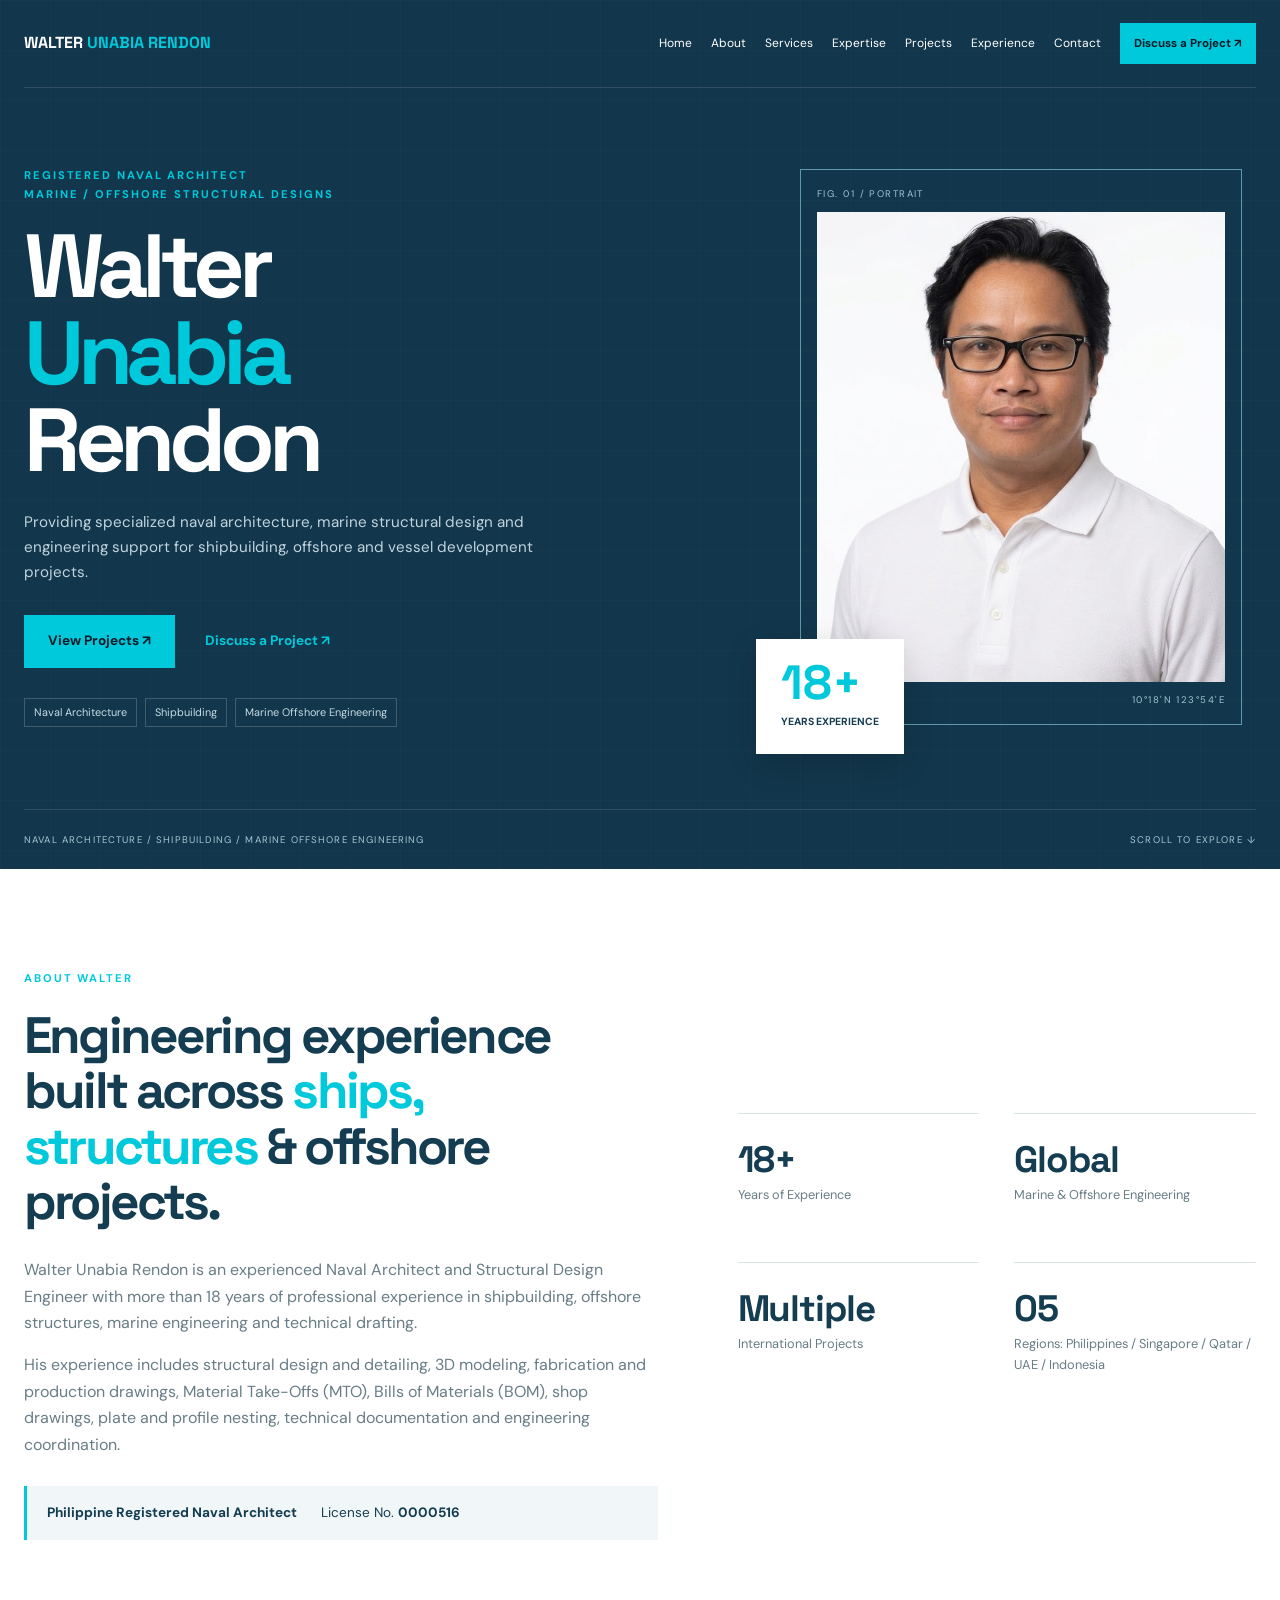
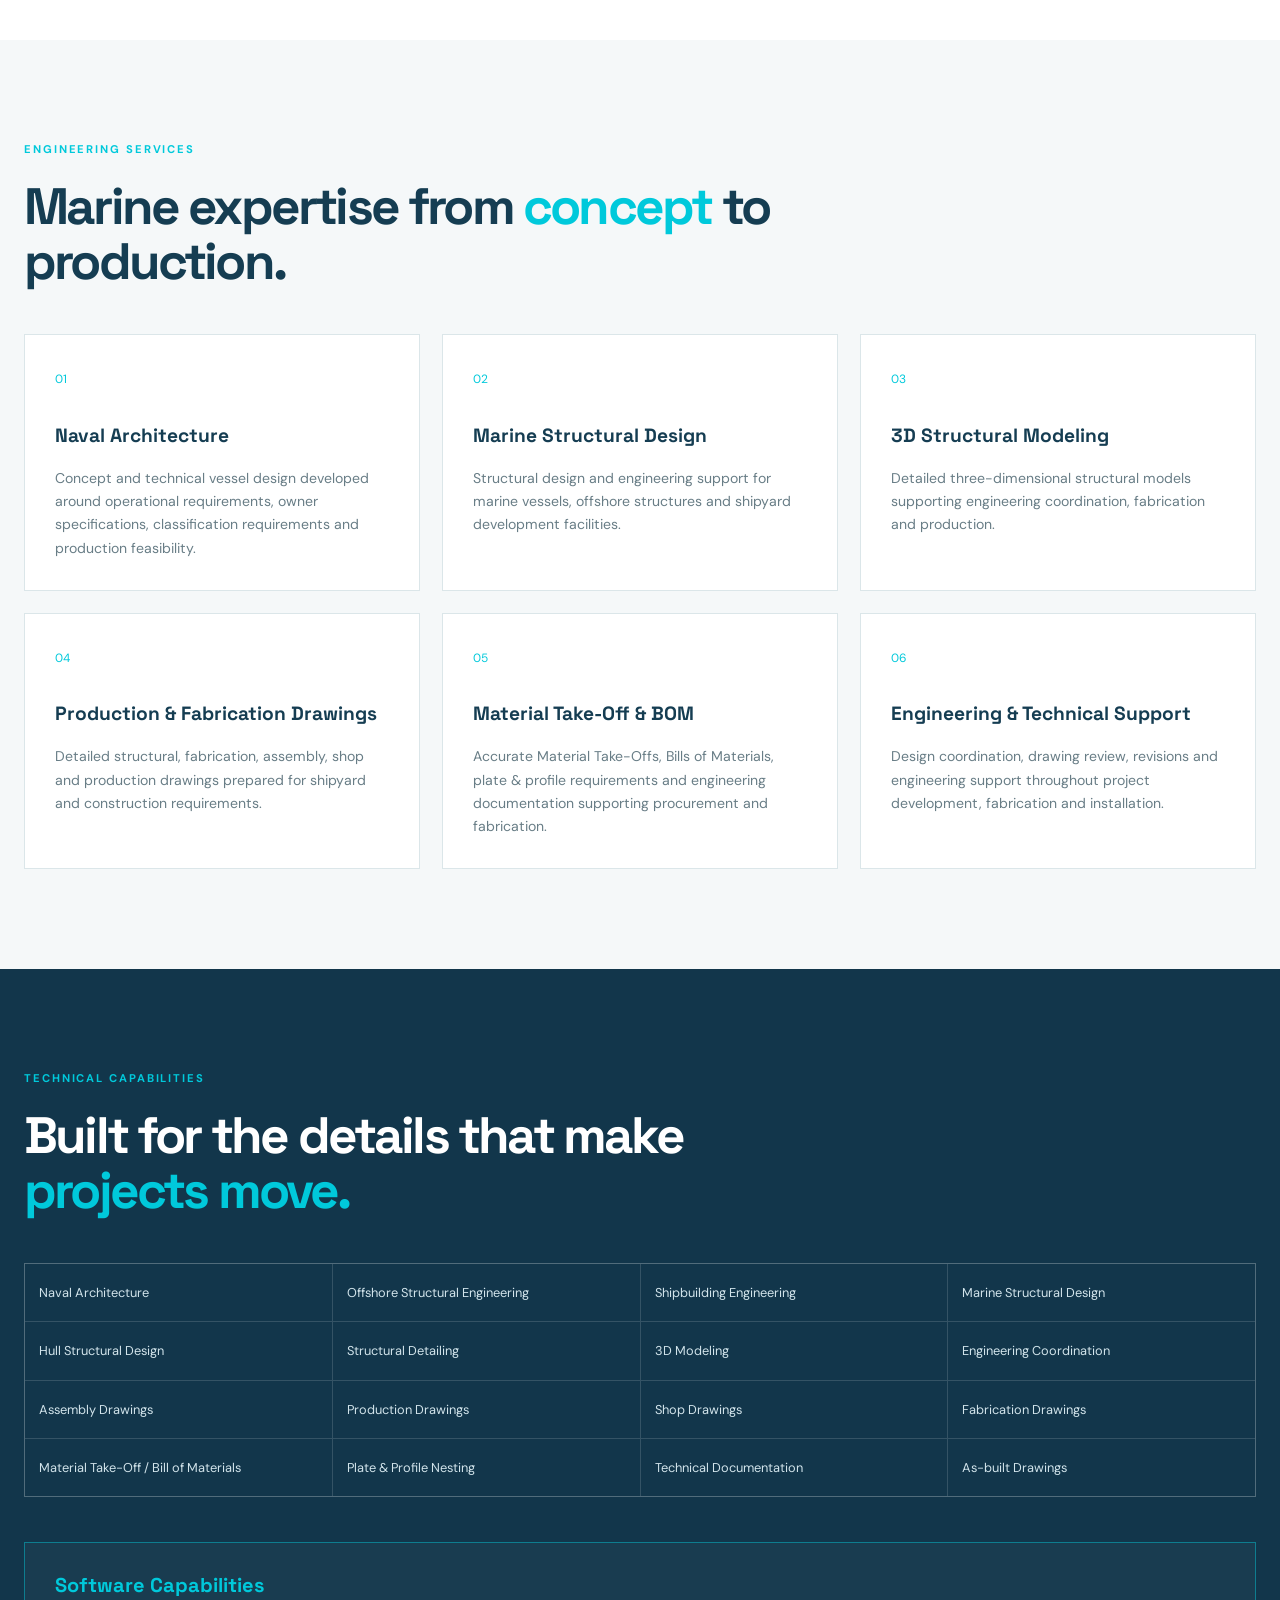
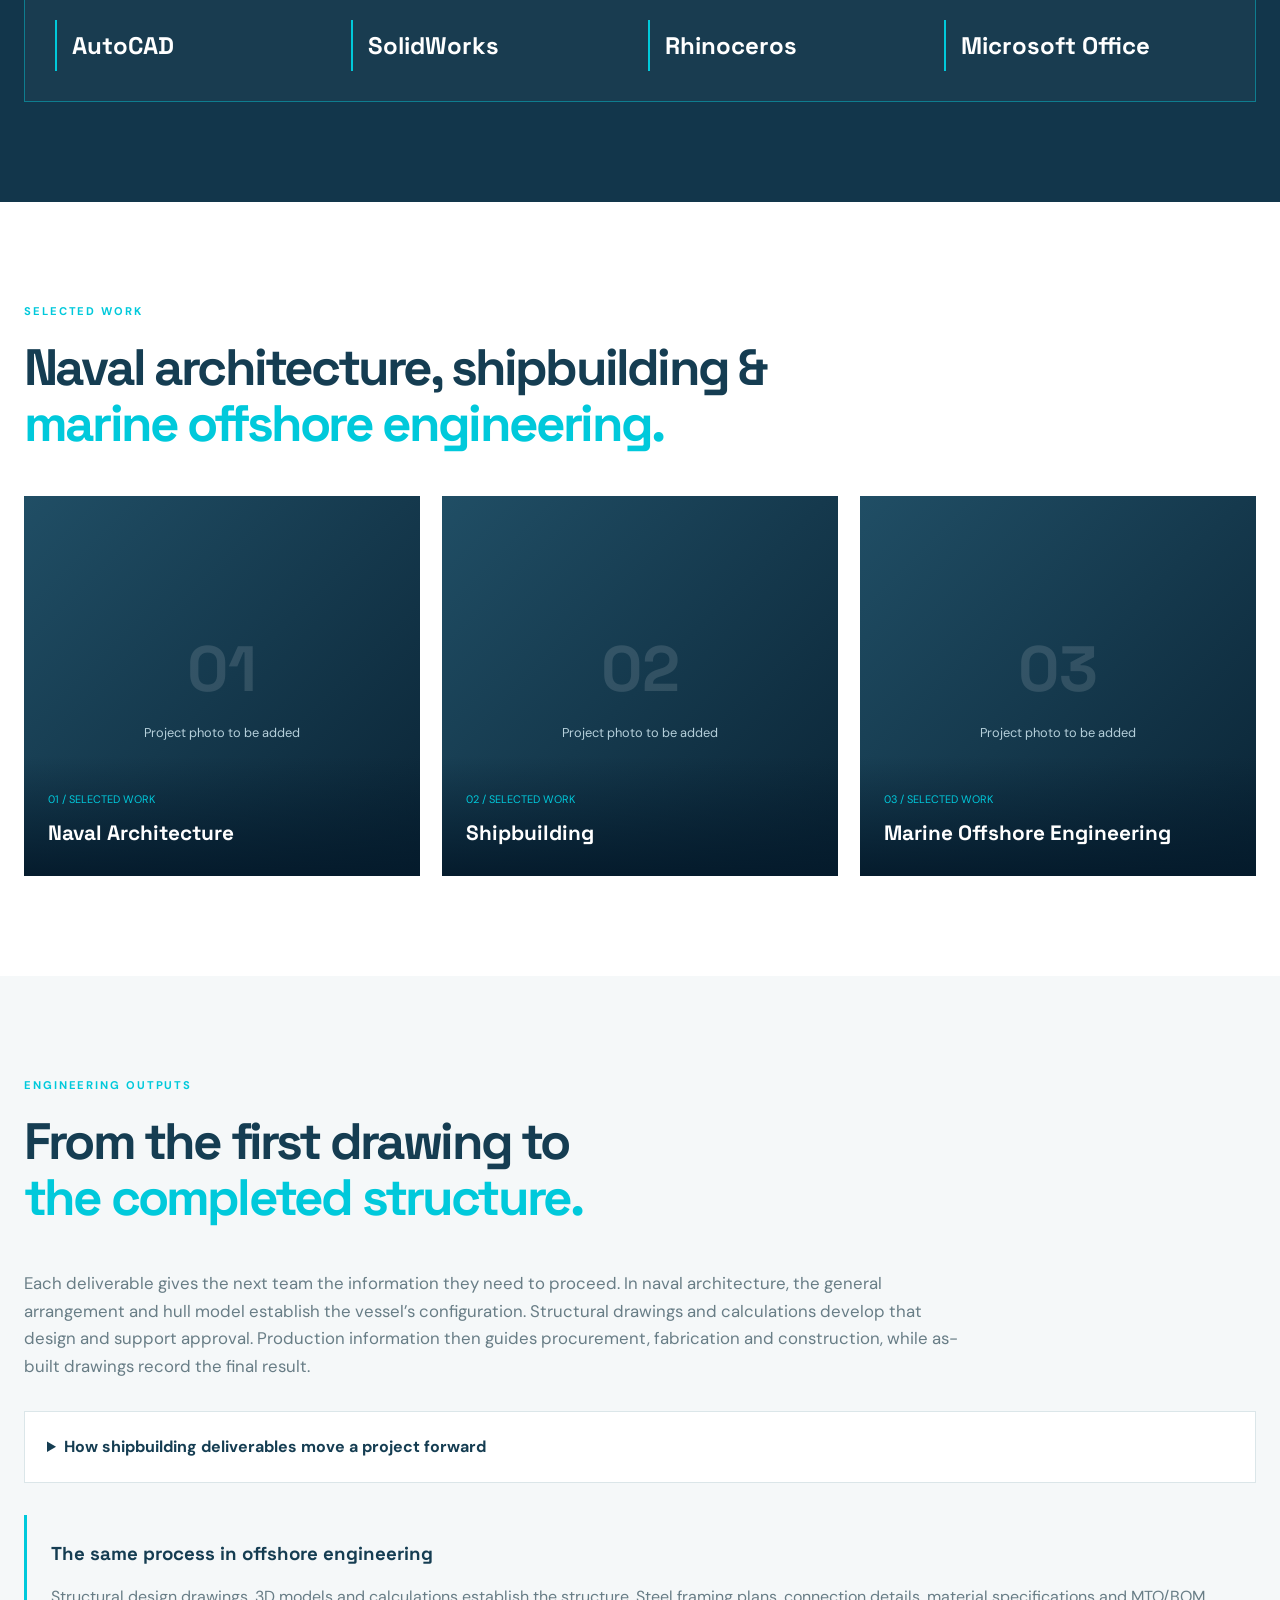
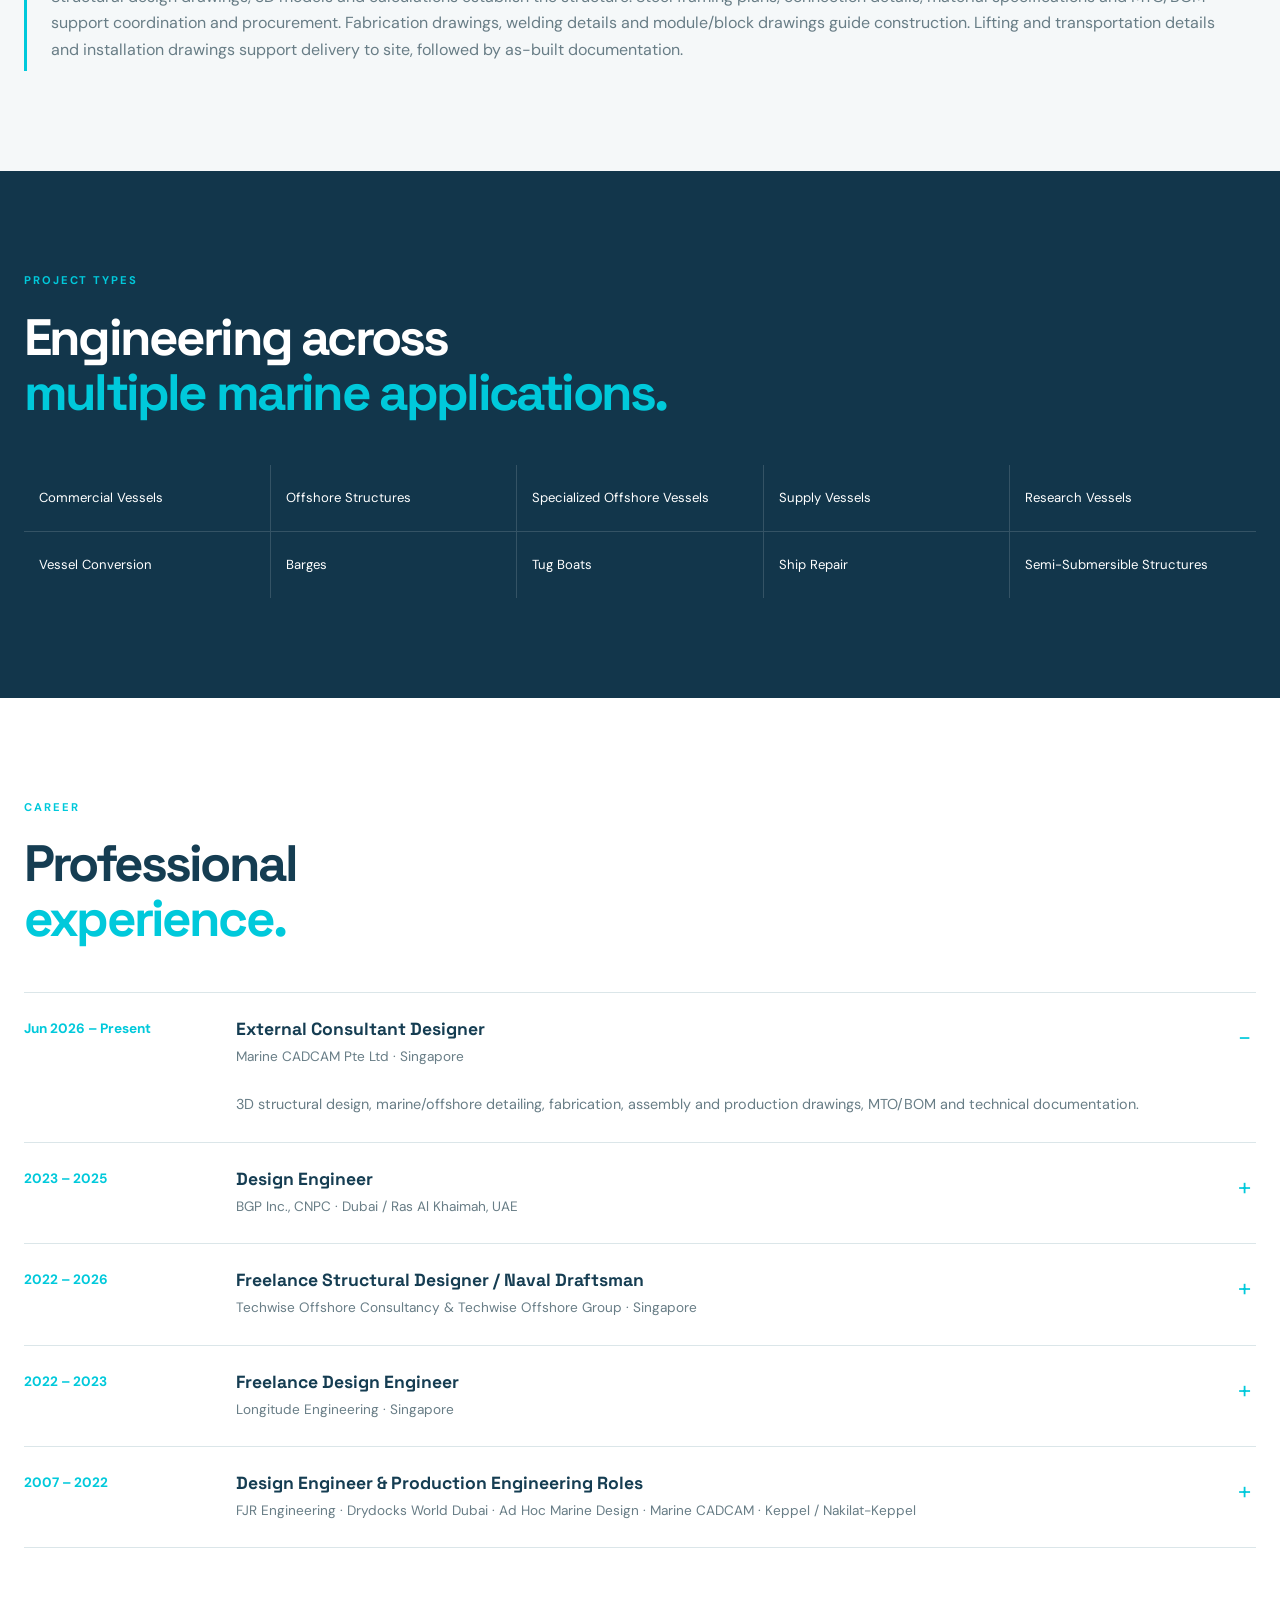
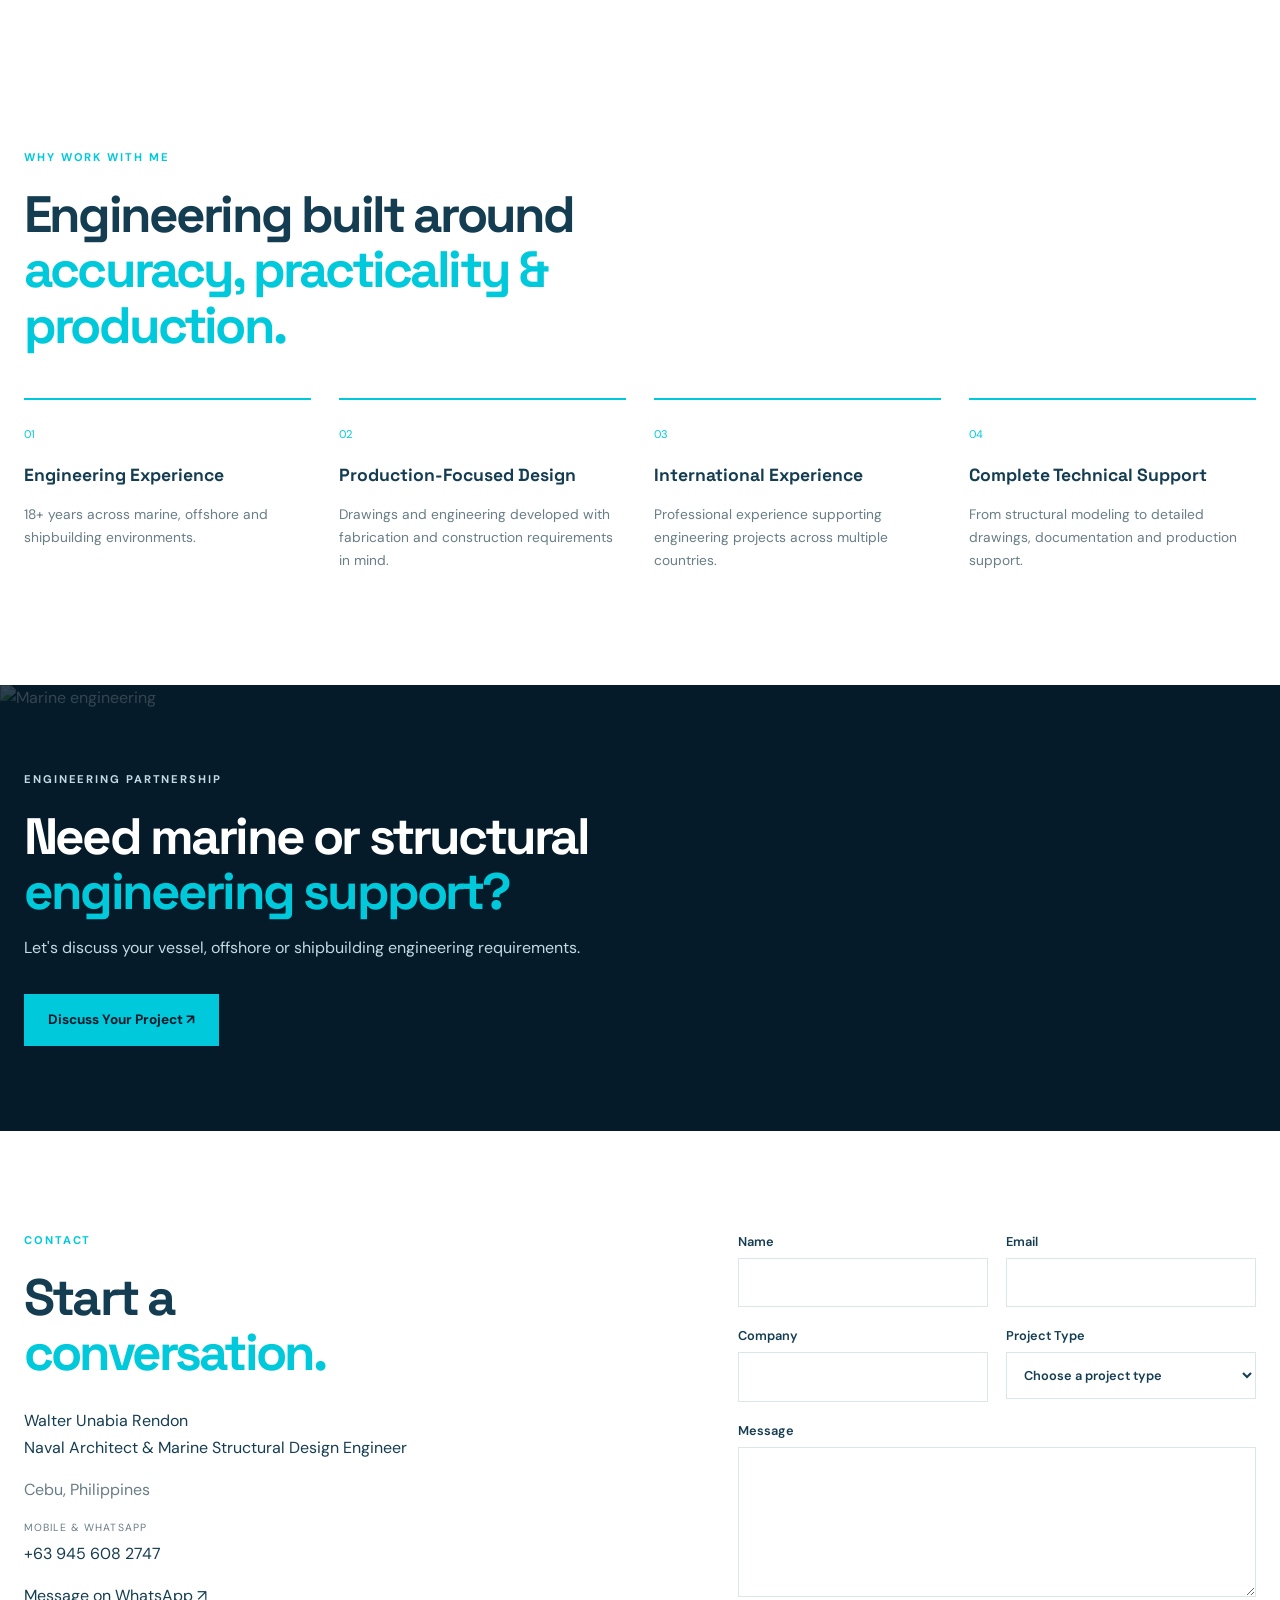
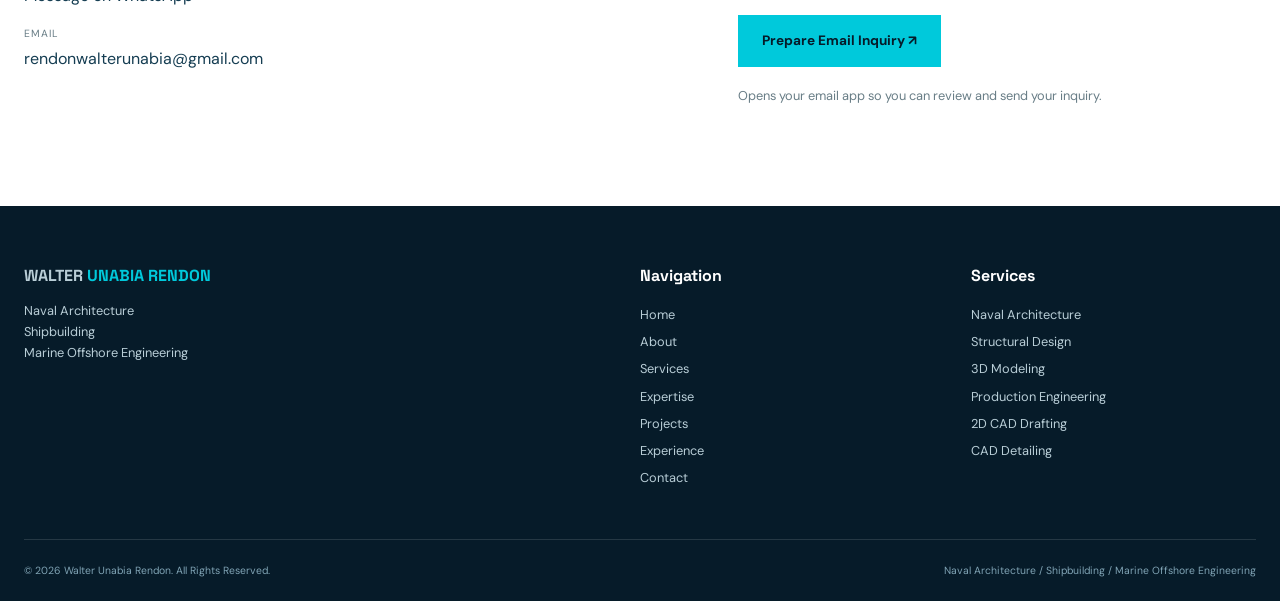
==== index.html @ ecd7ea99 "Add files via upload" ====
<!doctype html>
<html lang="en"><head><meta charset="utf-8"><meta name="viewport" content="width=device-width, initial-scale=1"><meta name="description" content="Walter Unabia Rendon, Philippine Registered Naval Architect. Naval architecture, shipbuilding and marine offshore structural engineering. License No. 0000516."><title>Walter Unabia Rendon | Naval Architecture &amp; Marine Offshore Engineering</title><link rel="preconnect" href="https://fonts.googleapis.com"><link rel="preconnect" href="https://fonts.gstatic.com" crossorigin><link href="https://fonts.googleapis.com/css2?family=DM+Sans:wght@400;500;600;700&amp;family=Space+Grotesk:wght@500;600;700&amp;display=swap" rel="stylesheet"><link rel="stylesheet" href="style.css"><script src="script.js" defer></script></head><body><header class="site-header"><div class="container nav"><a class="brand" href="#home">WALTER <span>UNABIA RENDON</span></a><button class="menu-toggle" aria-label="Open navigation" aria-expanded="false" aria-controls="navigation">MENU</button><nav class="nav-links" id="navigation" aria-label="Main navigation"><a href="#home">Home</a><a href="#about">About</a><a href="#services">Services</a><a href="#expertise">Expertise</a><a href="#projects">Projects</a><a href="#experience">Experience</a><a href="#contact">Contact</a><a class="button button-small" href="#contact">Discuss a Project ↗</a></nav></div></header>
<main>
<section class="hero" id="home"><div class="hero-grid container"><div class="hero-copy"><p class="eyebrow">Registered Naval Architect<br>Marine / Offshore Structural Designs</p><h1>Walter<br><em>Unabia</em><br>Rendon</h1><p class="hero-intro">Providing specialized naval architecture, marine structural design and engineering support for shipbuilding, offshore and vessel development projects.</p><div class="hero-actions"><a class="button" href="#projects">View Projects ↗</a><a class="text-link" href="#contact">Discuss a Project ↗</a></div><div class="tag-list"><span>Naval Architecture</span><span>Shipbuilding</span><span>Marine Offshore Engineering</span></div></div><div class="hero-visual"><div class="image-frame"><div class="frame-label">FIG. 01 / PORTRAIT</div><!-- Keep walwal.jpg beside this HTML file. --><img src="walwal.jpg" alt="Walter Unabia Rendon, Registered Naval Architect"><div class="frame-coordinates">10°18'N 123°54'E</div></div><div class="credential"><strong>18+</strong><span>YEARS EXPERIENCE</span></div></div></div><div class="hero-bottom container"><span>NAVAL ARCHITECTURE / SHIPBUILDING / MARINE OFFSHORE ENGINEERING</span><a href="#about">SCROLL TO EXPLORE ↓</a></div></section>
<section class="section about" id="about"><div class="container"><div class="two-col"><div><div class="section-heading"><p class="eyebrow">About Walter</p><h2>Engineering experience built across <em>ships, structures</em> &amp; offshore projects.</h2></div><p>Walter Unabia Rendon is an experienced Naval Architect and Structural Design Engineer with more than 18 years of professional experience in shipbuilding, offshore structures, marine engineering and technical drafting.</p><p>His experience includes structural design and detailing, 3D modeling, fabrication and production drawings, Material Take-Offs (MTO), Bills of Materials (BOM), shop drawings, plate and profile nesting, technical documentation and engineering coordination.</p><div class="credential-line"><strong>Philippine Registered Naval Architect</strong><span>License No. <b>0000516</b></span></div></div><div class="stats"><div><strong>18+</strong><span>Years of Experience</span></div><div><strong>Global</strong><span>Marine &amp; Offshore Engineering</span></div><div><strong>Multiple</strong><span>International Projects</span></div><div><strong>05</strong><span>Regions: Philippines / Singapore / Qatar / UAE / Indonesia</span></div></div></div></div></section><section class="section services-section" id="services"><div class="container"><div class="section-heading"><p class="eyebrow">Engineering Services</p><h2>Marine expertise from <em>concept</em> to production.</h2></div><div class="service-grid"><article class="service-card"><span class="service-number">01</span><h3>Naval Architecture</h3><p>Concept and technical vessel design developed around operational requirements, owner specifications, classification requirements and production feasibility.</p></article><article class="service-card"><span class="service-number">02</span><h3>Marine Structural Design</h3><p>Structural design and engineering support for marine vessels, offshore structures and shipyard development facilities.</p></article><article class="service-card"><span class="service-number">03</span><h3>3D Structural Modeling</h3><p>Detailed three-dimensional structural models supporting engineering coordination, fabrication and production.</p></article><article class="service-card"><span class="service-number">04</span><h3>Production &amp; Fabrication Drawings</h3><p>Detailed structural, fabrication, assembly, shop and production drawings prepared for shipyard and construction requirements.</p></article><article class="service-card"><span class="service-number">05</span><h3>Material Take-Off &amp; BOM</h3><p>Accurate Material Take-Offs, Bills of Materials, plate &amp; profile requirements and engineering documentation supporting procurement and fabrication.</p></article><article class="service-card"><span class="service-number">06</span><h3>Engineering &amp; Technical Support</h3><p>Design coordination, drawing review, revisions and engineering support throughout project development, fabrication and installation.</p></article></div></div></section><section class="section dark-section" id="expertise"><div class="container"><div class="section-heading"><p class="eyebrow">Technical Capabilities</p><h2>Built for the details that make <em>projects move.</em></h2></div><div class="skill-grid"><span>Naval Architecture</span><span>Offshore Structural Engineering</span><span>Shipbuilding Engineering</span><span>Marine Structural Design</span><span>Hull Structural Design</span><span>Structural Detailing</span><span>3D Modeling</span><span>Engineering Coordination</span><span>Assembly Drawings</span><span>Production Drawings</span><span>Shop Drawings</span><span>Fabrication Drawings</span><span>Material Take-Off / Bill of Materials</span><span>Plate &amp; Profile Nesting</span><span>Technical Documentation</span><span>As-built Drawings</span></div><div class="software"><h3>Software Capabilities</h3><div class="software-grid"><strong>AutoCAD</strong><strong>SolidWorks</strong><strong>Rhinoceros</strong><strong>Microsoft Office</strong></div></div></div></section><section class="section projects-section" id="projects"><div class="container"><div class="section-heading"><p class="eyebrow">Selected Work</p><h2>Naval architecture, shipbuilding &amp;<br><em>marine offshore engineering.</em></h2></div><div class="project-grid"><article class="project-card"><!-- Replace this placeholder with the client-approved Naval Architecture project photo when supplied. --><div class="project-placeholder" role="img" aria-label="Naval Architecture project photo pending"><span>01</span><small>Project photo to be added</small></div><div class="project-overlay"><p>01 / Selected Work</p><h3>Naval Architecture</h3></div></article><article class="project-card"><!-- Replace this placeholder with the client-approved Shipbuilding project photo when supplied. --><div class="project-placeholder" role="img" aria-label="Shipbuilding project photo pending"><span>02</span><small>Project photo to be added</small></div><div class="project-overlay"><p>02 / Selected Work</p><h3>Shipbuilding</h3></div></article><article class="project-card"><!-- Replace this placeholder with the client-approved Marine Offshore Engineering project photo when supplied. --><div class="project-placeholder" role="img" aria-label="Marine Offshore Engineering project photo pending"><span>03</span><small>Project photo to be added</small></div><div class="project-overlay"><p>03 / Selected Work</p><h3>Marine Offshore Engineering</h3></div></article></div></div></section><section class="section outputs-section" id="outputs"><div class="container"><div class="section-heading"><p class="eyebrow">Engineering Outputs</p><h2>From the first drawing to<br><em>the completed structure.</em></h2></div><p class="outputs-intro">Each deliverable gives the next team the information they need to proceed. In naval architecture, the general arrangement and hull model establish the vessel’s configuration. Structural drawings and calculations develop that design and support approval. Production information then guides procurement, fabrication and construction, while as-built drawings record the final result.</p><details class="deliverable-details"><summary>How shipbuilding deliverables move a project forward</summary><div class="table-wrap"><table><thead><tr><th scope="col">Technical deliverable</th><th scope="col">How it moves the project forward</th></tr></thead><tbody><tr><th scope="row">General Arrangement</th><td>Establishes the overall vessel configuration</td></tr><tr><th scope="row">Lines Plan / Hull Model</th><td>Provides the basis for hull and structural development</td></tr><tr><th scope="row">Structural Drawings</th><td>Defines the vessel’s structural construction</td></tr><tr><th scope="row">Structural Calculations</th><td>Demonstrates structural adequacy and supports Class approval</td></tr><tr><th scope="row">3D Structural Model</th><td>Supports detailed engineering, coordination and production</td></tr><tr><th scope="row">Scantling Plans</th><td>Defines plate thicknesses and structural members</td></tr><tr><th scope="row">Production Drawings</th><td>Allows the shipyard to fabricate components</td></tr><tr><th scope="row">Shop Drawings</th><td>Provides fabrication and assembly information</td></tr><tr><th scope="row">Block/Unit Drawings</th><td>Enables block and unit construction</td></tr><tr><th scope="row">Plate Development</th><td>Allows plates to be fabricated and formed</td></tr><tr><th scope="row">Nesting Plans</th><td>Enables CNC cutting and improves material utilization</td></tr><tr><th scope="row">MTO / BOM</th><td>Supports material procurement and planning</td></tr><tr><th scope="row">Welding Details</th><td>Guides fabrication and welding activities</td></tr><tr><th scope="row">Erection Drawings</th><td>Allows blocks to be positioned and assembled</td></tr><tr><th scope="row">As-Built Drawings</th><td>Records the final constructed condition</td></tr></tbody></table></div></details><article class="offshore-story"><h3>The same process in offshore engineering</h3><p>Structural design drawings, 3D models and calculations establish the structure. Steel framing plans, connection details, material specifications and MTO/BOM support coordination and procurement. Fabrication drawings, welding details and module/block drawings guide construction. Lifting and transportation details and installation drawings support delivery to site, followed by as-built documentation.</p></article></div></section><section class="section dark-section application-section" id="applications"><div class="container"><div class="section-heading"><p class="eyebrow">Project Types</p><h2>Engineering across<br><em>multiple marine applications.</em></h2></div><div class="application-grid"><span>Commercial Vessels</span><span>Offshore Structures</span><span>Specialized Offshore Vessels</span><span>Supply Vessels</span><span>Research Vessels</span><span>Vessel Conversion</span><span>Barges</span><span>Tug Boats</span><span>Ship Repair</span><span>Semi-Submersible Structures</span></div></div></section><section class="section experience" id="experience"><div class="container"><div class="section-heading"><p class="eyebrow">Career</p><h2>Professional<br><em>experience.</em></h2></div><div class="timeline"><details class="timeline-item" open><summary><span>Jun 2026 – Present</span><h3>External Consultant Designer</h3><p>Marine CADCAM Pte Ltd · Singapore</p></summary><div>3D structural design, marine/offshore detailing, fabrication, assembly and production drawings, MTO/BOM and technical documentation.</div></details><details class="timeline-item" ><summary><span>2023 – 2025</span><h3>Design Engineer</h3><p>BGP Inc., CNPC · Dubai / Ras Al Khaimah, UAE</p></summary><div>Conversion and Reactivation of Node Handling and Gun Source Boats.</div></details><details class="timeline-item" ><summary><span>2022 – 2026</span><h3>Freelance Structural Designer / Naval Draftsman</h3><p>Techwise Offshore Consultancy &amp; Techwise Offshore Group · Singapore</p></summary><div>Structural design and naval drafting support.</div></details><details class="timeline-item" ><summary><span>2022 – 2023</span><h3>Freelance Design Engineer</h3><p>Longitude Engineering · Singapore</p></summary><div>Semi-submersible floaters, supply vessels, research vessels and barges.</div></details><details class="timeline-item" ><summary><span>2007 – 2022</span><h3>Design Engineer &amp; Production Engineering Roles</h3><p>FJR Engineering · Drydocks World Dubai · Ad Hoc Marine Design · Marine CADCAM · Keppel / Nakilat-Keppel</p></summary><div>Progressive structural, hull and production engineering roles across Cebu, Singapore, Dubai and Qatar.</div></details></div></div></section><section class="section why-section" id="why"><div class="container"><div class="section-heading"><p class="eyebrow">Why Work With Me</p><h2>Engineering built around<br><em>accuracy, practicality &amp; production.</em></h2></div><div class="reason-grid"><article class="reason"><span>01</span><h3>Engineering Experience</h3><p>18+ years across marine, offshore and shipbuilding environments.</p></article><article class="reason"><span>02</span><h3>Production-Focused Design</h3><p>Drawings and engineering developed with fabrication and construction requirements in mind.</p></article><article class="reason"><span>03</span><h3>International Experience</h3><p>Professional experience supporting engineering projects across multiple countries.</p></article><article class="reason"><span>04</span><h3>Complete Technical Support</h3><p>From structural modeling to detailed drawings, documentation and production support.</p></article></div></div></section><section class="cta"><img src="https://images.unsplash.com/photo-1516939884455-1445c8652f83?auto=format&amp;fit=crop&amp;w=1800&amp;q=85" alt="Marine engineering" loading="lazy"><div class="container"><p class="eyebrow">Engineering Partnership</p><h2>Need marine or structural<br><em>engineering support?</em></h2><p>Let's discuss your vessel, offshore or shipbuilding engineering requirements.</p><a class="button" href="#contact">Discuss Your Project ↗</a></div></section><section class="section contact" id="contact"><div class="container"><div class="two-col"><div><div class="section-heading"><p class="eyebrow">Contact</p><h2>Start a<br><em>conversation.</em></h2></div><p class="contact-role">Walter Unabia Rendon<br>Naval Architect &amp; Marine Structural Design Engineer</p><p>Cebu, Philippines</p><div class="contact-details"><a href="tel:+639456082747"><small>Mobile &amp; WhatsApp</small>+63 945 608 2747</a><a href="https://wa.me/639456082747" target="_blank" rel="noopener noreferrer">Message on WhatsApp ↗</a><a href="mailto:rendonwalterunabia@gmail.com"><small>Email</small>rendonwalterunabia@gmail.com</a></div></div><form class="contact-form"><label>Name<input name="name" autocomplete="name" required></label><label>Email<input name="email" type="email" autocomplete="email" required></label><label>Company<input name="company" autocomplete="organization"></label><label>Project Type<select name="project"><option value="">Choose a project type</option><option>Naval Architecture</option><option>Shipbuilding</option><option>Marine Offshore Engineering</option></select></label><label class="full">Message<textarea name="message" required></textarea></label><button class="button" type="submit">Prepare Email Inquiry ↗</button><p class="form-status full" role="status">Opens your email app so you can review and send your inquiry.</p></form></div></div></section></main><footer><div class="container footer-grid"><div><a class="brand" href="#home">WALTER <span>UNABIA RENDON</span></a><p>Naval Architecture<br>Shipbuilding<br>Marine Offshore Engineering</p></div><div><h3>Navigation</h3><a href="#home">Home</a><a href="#about">About</a><a href="#services">Services</a><a href="#expertise">Expertise</a><a href="#projects">Projects</a><a href="#experience">Experience</a><a href="#contact">Contact</a></div><div><h3>Services</h3><a href="#services">Naval Architecture</a><a href="#services">Structural Design</a><a href="#services">3D Modeling</a><a href="#services">Production Engineering</a><a href="#expertise">2D CAD Drafting</a><a href="#expertise">CAD Detailing</a></div></div><div class="container footer-bottom"><span>© 2026 Walter Unabia Rendon. All Rights Reserved.</span><span>Naval Architecture / Shipbuilding / Marine Offshore Engineering</span></div></footer></body></html>
---- style.css ----
:root{--navy:#12364b;--deep:#061b29;--cyan:#00c9db;--ink:#153d52;--muted:#687d86;--paper:#fff;--line:#dbe6e9;--max:1240px}*{box-sizing:border-box}html{scroll-behavior:smooth;scroll-padding-top:25px}body{margin:0;background:var(--paper);color:var(--ink);font:16px/1.65 'DM Sans',Arial,sans-serif}a{color:inherit;text-decoration:none}button,input,textarea,select{font:inherit}button,a,input,select,textarea,summary{touch-action:manipulation}a:focus-visible,button:focus-visible,summary:focus-visible{outline:3px solid var(--cyan);outline-offset:5px}img{display:block;max-width:100%}.container{width:min(calc(100% - 48px),var(--max));margin:auto}.section{padding:100px 0}.eyebrow{text-transform:uppercase;letter-spacing:.17em;font-size:.7rem;font-weight:700;color:var(--cyan);margin:0 0 20px}h1,h2,h3,.brand{font-family:'Space Grotesk',Arial,sans-serif}h2{font-size:clamp(2rem,4vw,3.5rem);line-height:1.08;letter-spacing:-.055em;margin:0}h2 em,h1 em{font-style:normal;color:var(--cyan)}h3{line-height:1.25}p{color:var(--muted)}.section-heading{max-width:760px;margin-bottom:45px}.button{display:inline-flex;align-items:center;justify-content:center;gap:20px;padding:14px 23px;border:1px solid var(--cyan);background:var(--cyan);color:var(--deep);font-weight:700;font-size:.85rem;cursor:pointer;transition:background .2s}.button:hover{background:#8aebf1}.button-small{font-size:.72rem;padding:10px 13px;white-space:nowrap}.text-link{color:var(--cyan);font-size:.85rem;font-weight:700}.site-header{position:absolute;inset:0 0 auto;z-index:10;color:#fff}.nav{display:flex;justify-content:space-between;align-items:center;min-height:88px;gap:22px;border-bottom:1px solid #ffffff20}.brand{font-weight:700;font-size:1rem;line-height:1.3;white-space:nowrap}.brand span{color:var(--cyan)}.nav-links{display:flex;align-items:center;gap:19px;font-size:.75rem}.nav-links a:hover{color:var(--cyan)}.nav-links .button:hover{color:var(--deep)}.menu-toggle{display:none;background:none;color:#fff;border:1px solid #ffffff50;padding:8px 12px;font-size:.75rem;cursor:pointer}.hero{padding:155px 0 0;background:var(--navy);color:#fff;background-image:linear-gradient(#ffffff04 1px,transparent 1px),linear-gradient(90deg,#ffffff04 1px,transparent 1px);background-size:50px 50px}.hero-grid{display:grid;grid-template-columns:1.1fr .9fr;gap:95px;align-items:center;padding-bottom:70px}.hero h1{font-size:clamp(3.8rem,7vw,6.5rem);line-height:.97;letter-spacing:-.07em;margin:20px 0 26px}.hero-intro{color:#c0d4de;max-width:570px;font-size:.95rem}.hero-actions{display:flex;gap:30px;align-items:center;flex-wrap:wrap;margin:30px 0}.tag-list{display:flex;flex-wrap:wrap;gap:8px}.tag-list span{border:1px solid #ffffff30;font-size:.68rem;padding:5px 9px;color:#c7dbe3}.hero-visual{position:relative;max-width:470px;width:100%;justify-self:end;padding:14px}.image-frame{padding:16px;border:1px solid #5e99ac}.image-frame img{width:100%;height:470px;object-fit:cover;background:#eef3f5}.frame-label,.frame-coordinates{font-size:.6rem;letter-spacing:.15em;color:#9fc6d3;padding-bottom:10px}.frame-coordinates{text-align:right;padding:10px 0 0}.credential{background:#fff;color:var(--ink);position:absolute;left:-30px;bottom:-15px;padding:20px 25px;box-shadow:0 10px 30px #0002}.credential strong{display:block;font:700 3rem/1 'Space Grotesk';color:var(--cyan)}.credential span{font-size:.65rem;font-weight:700}.hero-bottom{display:flex;justify-content:space-between;gap:25px;flex-wrap:wrap;border-top:1px solid #ffffff20;padding:22px 0;font-size:.6rem;letter-spacing:.12em;color:#a7c7d5}.two-col{display:grid;grid-template-columns:1.1fr .9fr;gap:80px}.about .section-heading{margin-bottom:28px}.credential-line{display:flex;flex-wrap:wrap;gap:10px 24px;border-left:3px solid var(--cyan);padding:16px 20px;margin-top:28px;background:#f1f7f8;font-size:.85rem}.stats{display:grid;grid-template-columns:1fr 1fr;align-content:center;gap:35px}.stats>div{border-top:1px solid var(--line);padding:22px 0}.stats strong{display:block;font:700 2.3rem/1.3 'Space Grotesk';letter-spacing:-.03em}.stats span{display:block;font-size:.8rem;color:var(--muted)}.services-section{background:#f5f8f9}.service-grid{display:grid;grid-template-columns:repeat(3,1fr);gap:22px}.service-card{padding:30px;background:#fff;border:1px solid var(--line)}.service-number{color:var(--cyan);font-size:.75rem}.service-card h3{font-size:1.2rem;margin-top:32px}.service-card p{font-size:.88rem;margin-bottom:0}.dark-section{background:var(--navy);color:#fff}.skill-grid{display:grid;grid-template-columns:repeat(4,1fr);gap:1px;background:#ffffff25;border:1px solid #ffffff25}.skill-grid span{background:var(--navy);padding:18px 14px;font-size:.8rem;color:#d2e4eb}.software{margin-top:45px;padding:30px;border:1px solid #00c9db75;background:#ffffff07}.software h3{margin:0 0 22px;color:var(--cyan);font-size:1.25rem}.software-grid{display:grid;grid-template-columns:repeat(4,1fr);gap:15px}.software-grid strong{font:700 clamp(1rem,2vw,1.5rem) 'Space Grotesk';border-left:2px solid var(--cyan);padding:10px 15px}.project-grid{display:grid;grid-template-columns:repeat(3,1fr);gap:22px}.project-card{position:relative;min-height:380px;overflow:hidden;background:var(--navy);color:#fff}.project-placeholder{min-height:380px;display:flex;flex-direction:column;justify-content:center;align-items:center;background:linear-gradient(135deg,#204e65,#0a2435);gap:12px}.project-placeholder>span{font:700 4rem 'Space Grotesk';color:#ffffff20}.project-placeholder small{color:#b6d0db;font-size:.8rem}.project-card>img{width:100%;height:380px;object-fit:cover}.project-overlay{position:absolute;bottom:0;left:0;right:0;padding:24px;background:linear-gradient(transparent,#041a2bf2)}.project-overlay p{font-size:.68rem;color:var(--cyan);text-transform:uppercase}.project-overlay h3{font-size:1.3rem;margin:6px 0}.outputs-section{background:#f5f8f9}.outputs-intro{max-width:950px;font-size:1.05rem}.deliverable-details{background:#fff;border:1px solid var(--line);margin-top:30px}.deliverable-details summary{padding:22px;font-weight:700;cursor:pointer}.table-wrap{overflow-x:auto}table{border-collapse:collapse;width:100%;font-size:.9rem}th,td{text-align:left;padding:16px 22px;border-top:1px solid var(--line)}thead{background:var(--navy);color:#fff}tbody th{width:35%;font-weight:600}.offshore-story{border-left:3px solid var(--cyan);padding:8px 24px;margin-top:32px}.offshore-story p{margin-bottom:0}.application-grid{display:grid;grid-template-columns:repeat(5,1fr);gap:1px;background:#ffffff25}.application-grid span{padding:22px 15px;background:var(--navy);font-size:.82rem}.timeline{border-top:1px solid var(--line)}.timeline-item{border-bottom:1px solid var(--line)}.timeline-item summary{display:grid;grid-template-columns:180px 1fr;column-gap:32px;padding:25px 35px 25px 0;position:relative;cursor:pointer;list-style:none}.timeline-item summary::-webkit-details-marker{display:none}.timeline-item summary:after{content:'+';position:absolute;right:5px;top:24px;color:var(--cyan);font-size:1.5rem}.timeline-item[open] summary:after{content:'−'}.timeline-item summary>span{grid-row:span 2;color:var(--cyan);font-size:.85rem;font-weight:700}.timeline-item h3{margin:0;font-size:1.1rem}.timeline-item summary p{margin:6px 0 0;font-size:.85rem}.timeline-item>div{padding:0 40px 25px 212px;font-size:.9rem;color:var(--muted)}.reason-grid{display:grid;grid-template-columns:repeat(4,1fr);gap:28px}.reason{border-top:2px solid var(--cyan);padding-top:20px}.reason>span{font-size:.7rem;color:var(--cyan)}.reason h3{font-size:1.1rem}.reason p{font-size:.86rem}.cta{position:relative;background:var(--deep);padding:85px 0;color:#fff;overflow:hidden}.cta>img{position:absolute;inset:0;width:100%;height:100%;object-fit:cover;opacity:.18}.cta>.container{position:relative}.cta p{color:#c3d9e3}.cta .button{margin-top:16px}.contact .section-heading{margin-bottom:28px}.contact-role{color:var(--ink)}.contact-details{display:flex;flex-direction:column;gap:16px;overflow-wrap:anywhere}.contact-details small{display:block;text-transform:uppercase;letter-spacing:.1em;color:var(--muted);font-size:.65rem;margin-bottom:4px}.contact-form{display:grid;grid-template-columns:1fr 1fr;gap:18px;align-content:start}.contact-form label{font-size:.8rem;font-weight:600}.contact-form input,.contact-form select,.contact-form textarea{display:block;width:100%;padding:13px;margin-top:6px;border:1px solid var(--line);background:#fff;color:var(--ink);border-radius:0}.contact-form input:focus,.contact-form select:focus,.contact-form textarea:focus{outline:2px solid var(--cyan);outline-offset:1px}.full{grid-column:1/-1}textarea{min-height:150px;resize:vertical}.contact-form .button{grid-column:1/-1;justify-self:start}.form-status{font-size:.8rem;margin:0}footer{background:var(--deep);color:#b9ced7;padding:60px 0 22px;font-size:.8rem}.footer-grid{display:grid;grid-template-columns:2fr 1fr 1fr;gap:45px}footer h3{color:#fff;margin:0 0 18px;font-size:1rem}footer p{color:#b9ced7}footer a:not(.brand){display:block;margin:6px 0}footer a:hover{color:var(--cyan)}.footer-bottom{display:flex;justify-content:space-between;flex-wrap:wrap;gap:18px;margin-top:45px;padding-top:22px;border-top:1px solid #ffffff20;font-size:.65rem;color:#80a4b5}
@media(max-width:1100px){.nav-links{gap:12px}.nav-links .button{display:none}.brand{font-size:.9rem}.hero-grid{gap:45px}.two-col{gap:45px}}
@media(max-width:850px){.container{width:min(calc(100% - 32px),var(--max))}.menu-toggle{display:block}.nav-links{display:none}.nav-links.open{display:flex;position:absolute;top:88px;left:0;right:0;padding:25px;flex-direction:column;align-items:stretch;background:var(--deep);font-size:.9rem}.nav-links .button{display:flex}.hero-grid,.two-col{grid-template-columns:1fr;gap:50px}.hero-visual{justify-self:center}.hero{padding-top:130px}.hero-bottom{margin-top:20px}.service-grid,.project-grid{grid-template-columns:repeat(2,1fr)}.project-card:last-child{grid-column:1/-1}.skill-grid{grid-template-columns:repeat(2,1fr)}.software-grid{grid-template-columns:1fr 1fr}.application-grid{grid-template-columns:repeat(2,1fr)}.reason-grid{grid-template-columns:1fr 1fr}.section{padding:75px 0}.stats{gap:25px}.timeline-item summary{grid-template-columns:140px 1fr;gap:10px 20px}.timeline-item>div{padding-left:160px}}
@media(max-width:520px){.hero h1{font-size:3.8rem}.hero-visual{padding:8px}.image-frame img{height:380px}.credential{left:0}.service-grid,.project-grid,.reason-grid,.footer-grid{grid-template-columns:1fr}.project-card:last-child{grid-column:auto}.skill-grid span{padding:14px 10px;font-size:.75rem}.software{padding:20px 15px}.software-grid strong{padding:8px 10px;font-size:1rem}.contact-form{grid-template-columns:1fr}.timeline-item summary{grid-template-columns:1fr}.timeline-item summary>span{grid-row:auto}.timeline-item>div{padding-left:0}.hero-actions{gap:20px}.brand{white-space:normal;max-width:220px}.footer-grid{gap:30px}.section-heading{margin-bottom:30px}th,td{padding:12px;font-size:.8rem}.hero-bottom{font-size:.55rem}}
@media(prefers-reduced-motion:reduce){html{scroll-behavior:auto}*{transition:none!important}}
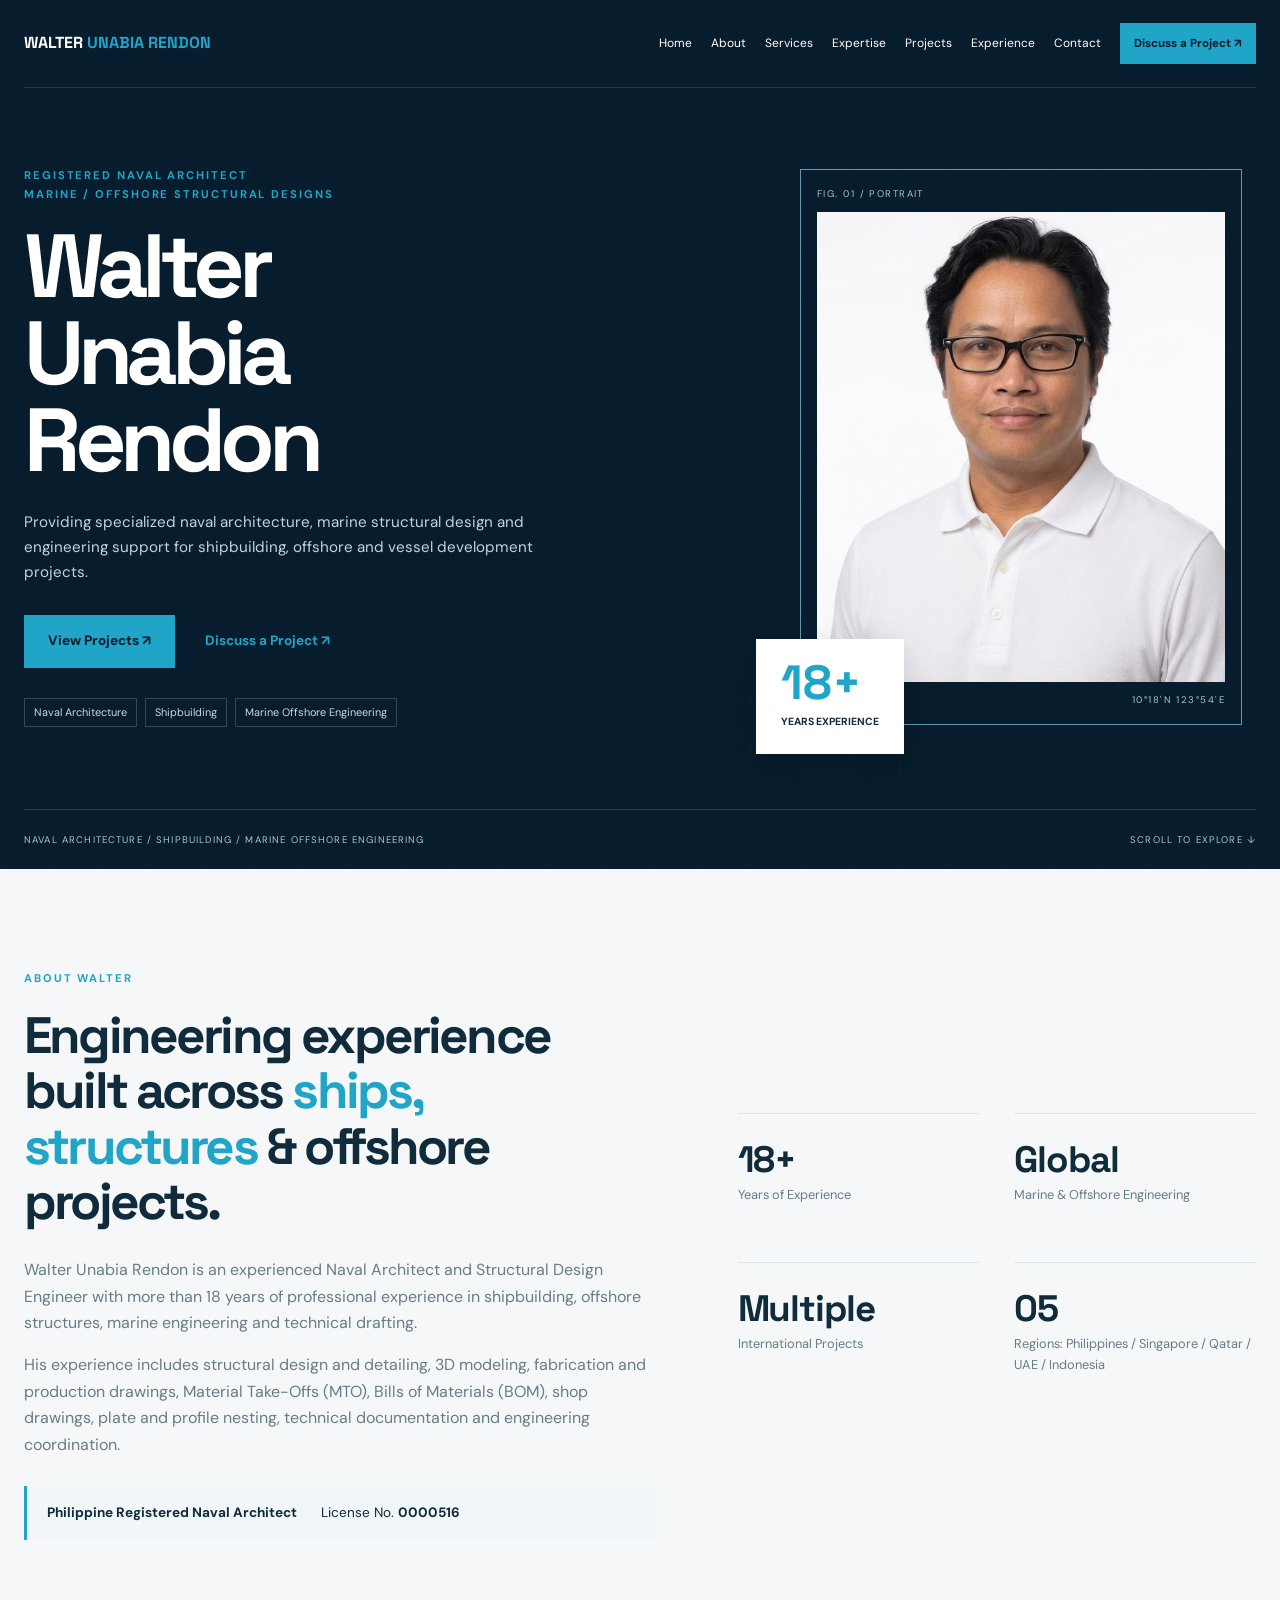
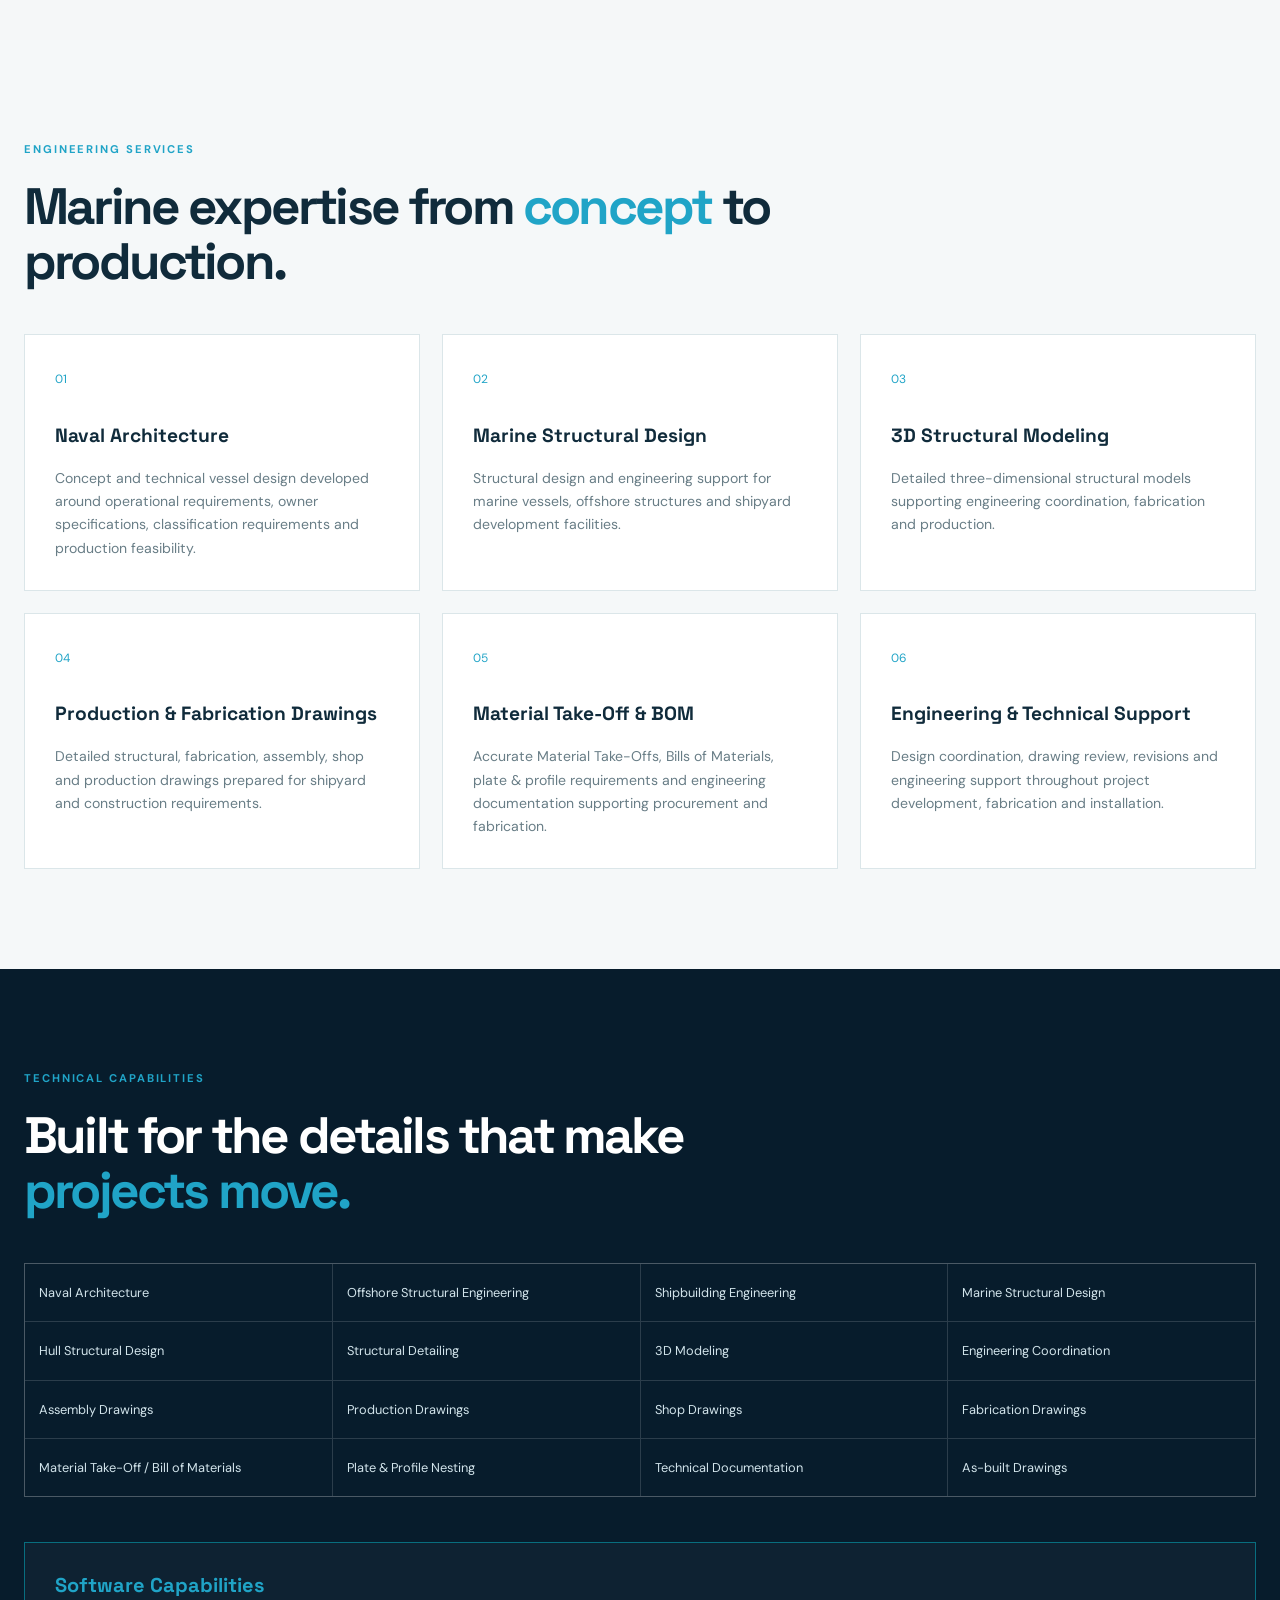
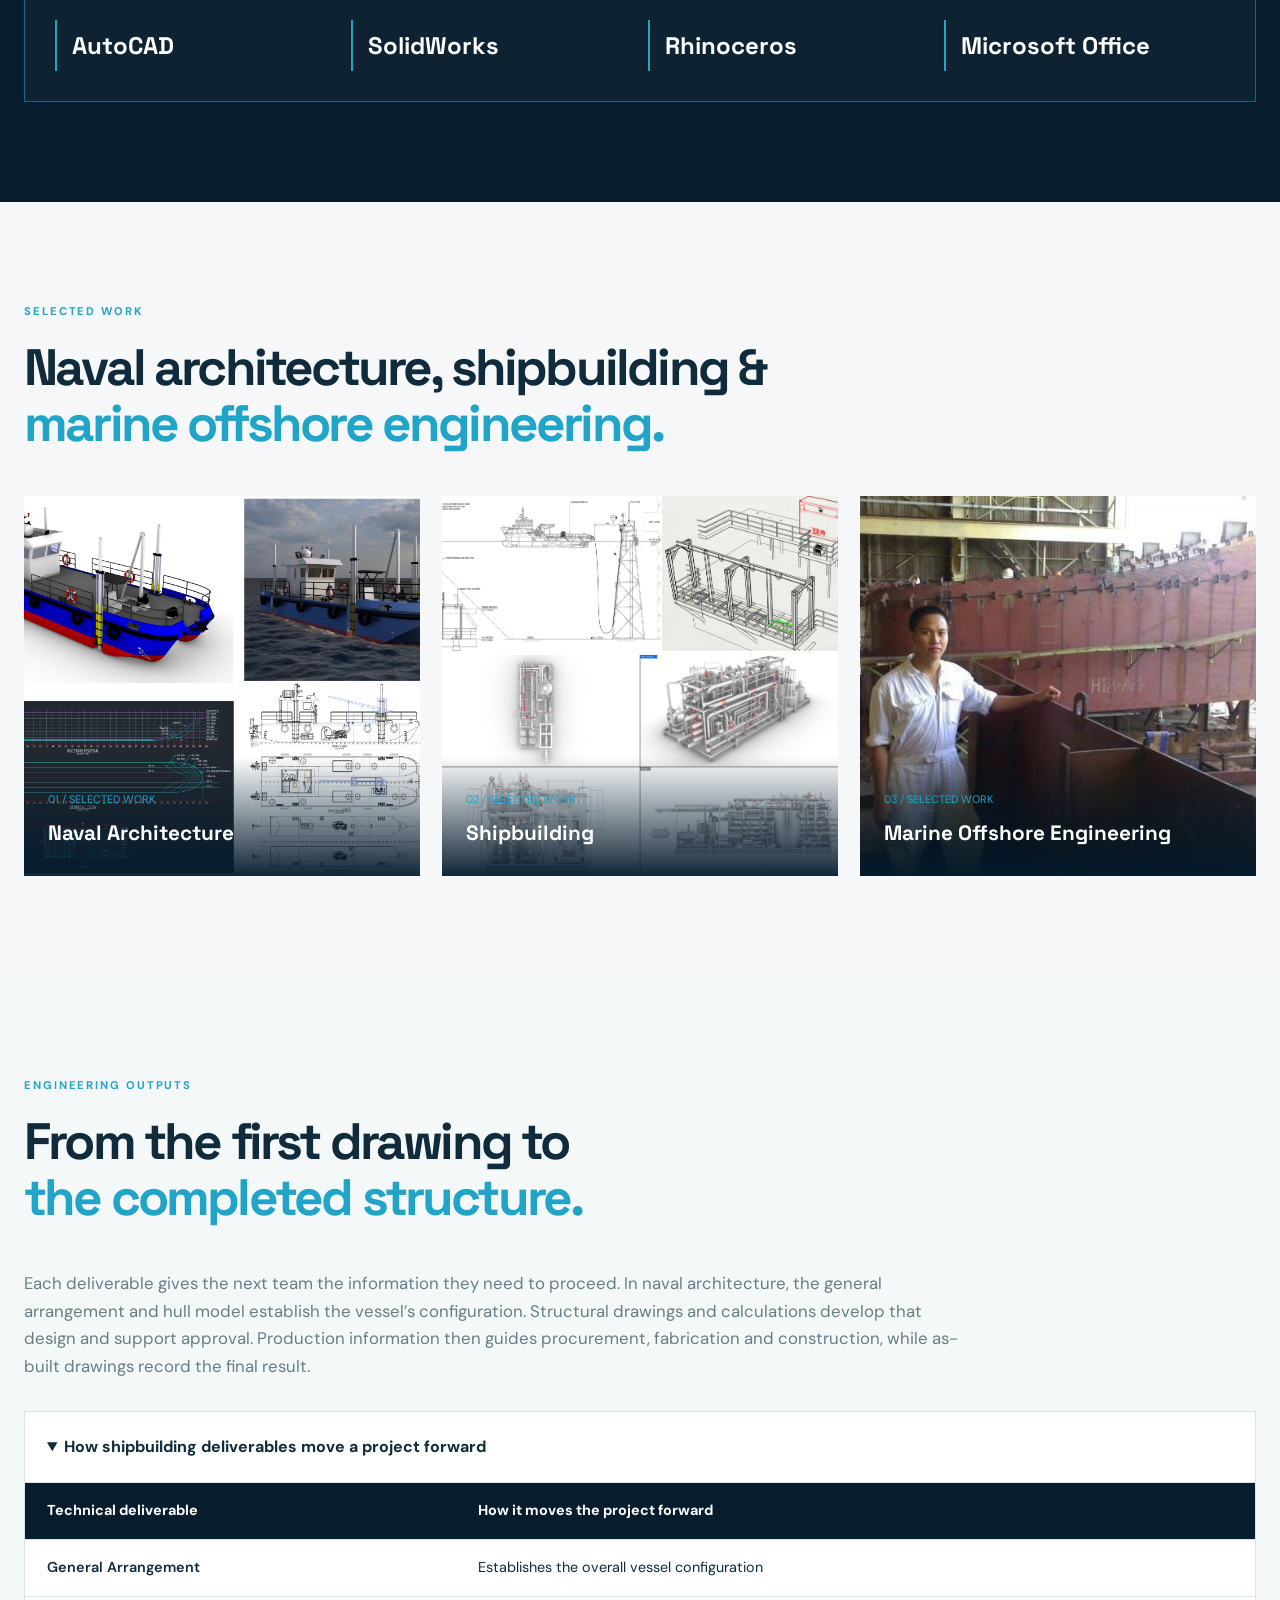
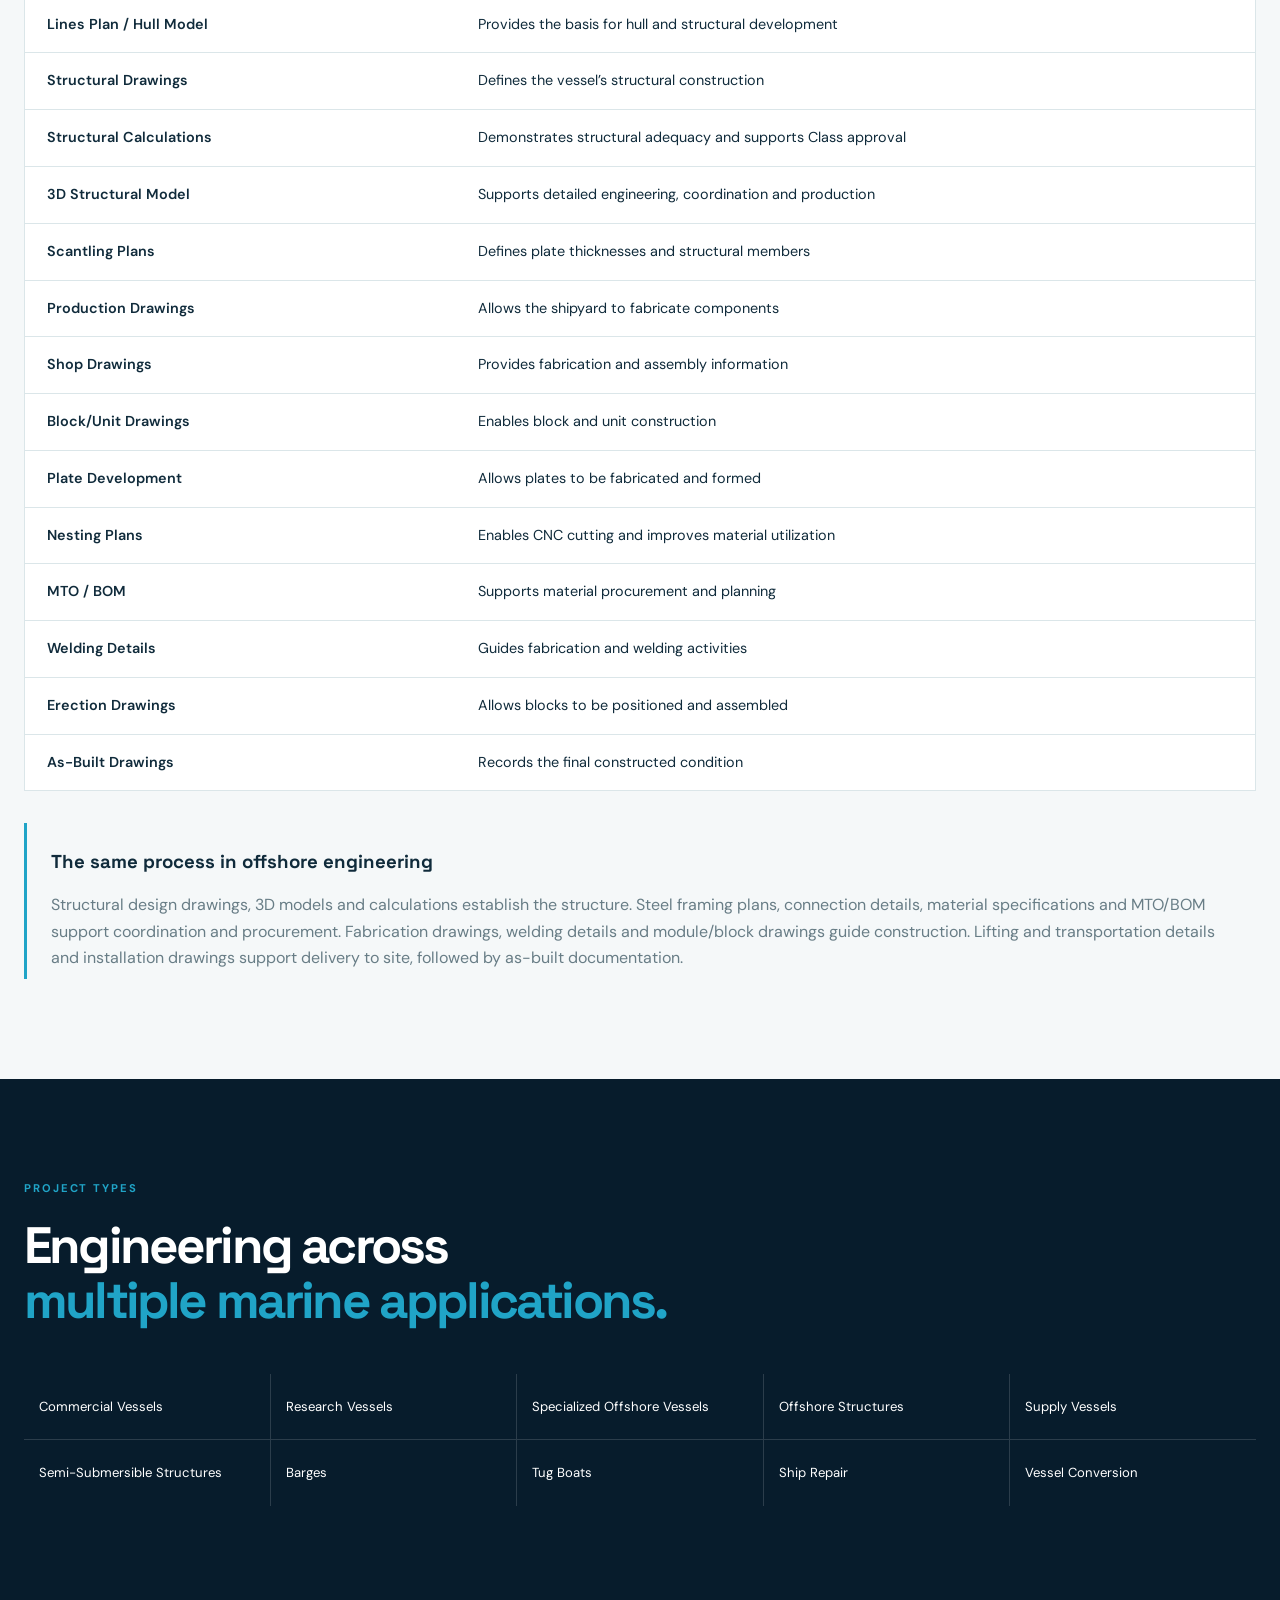
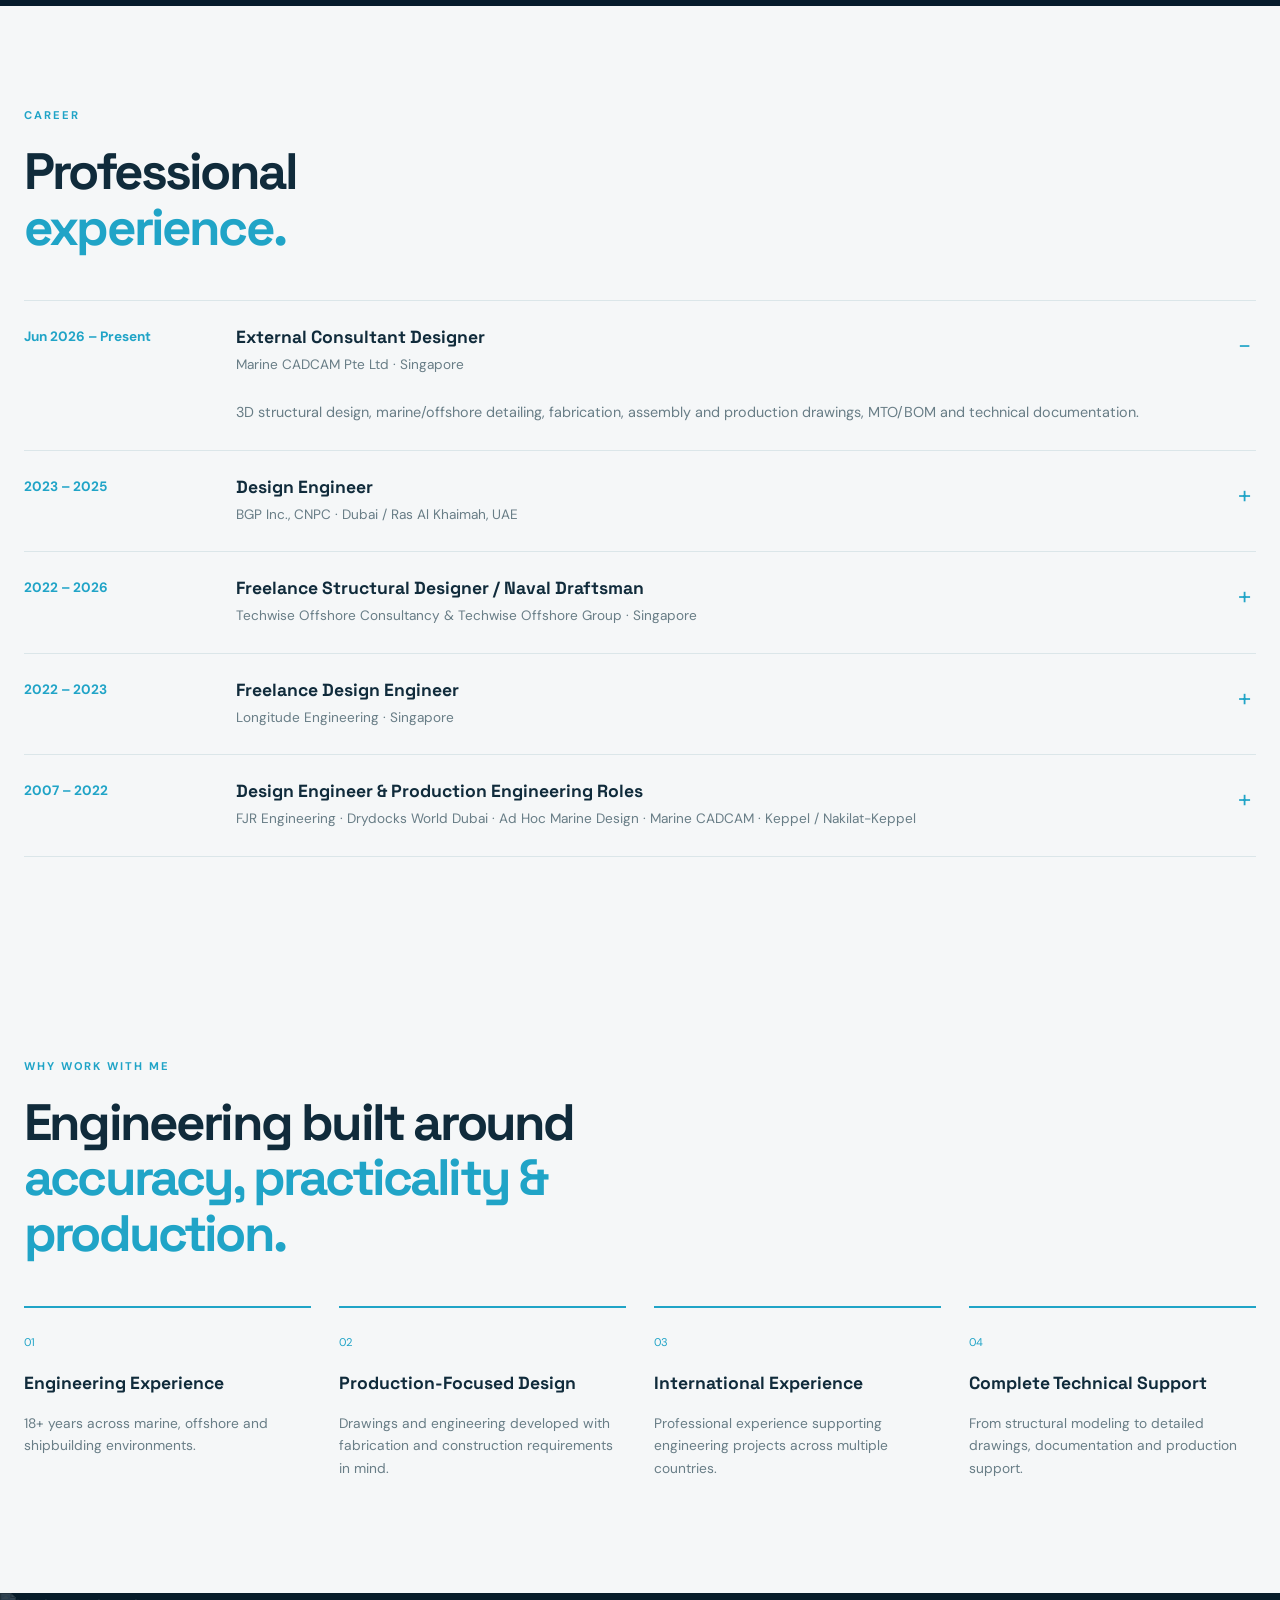
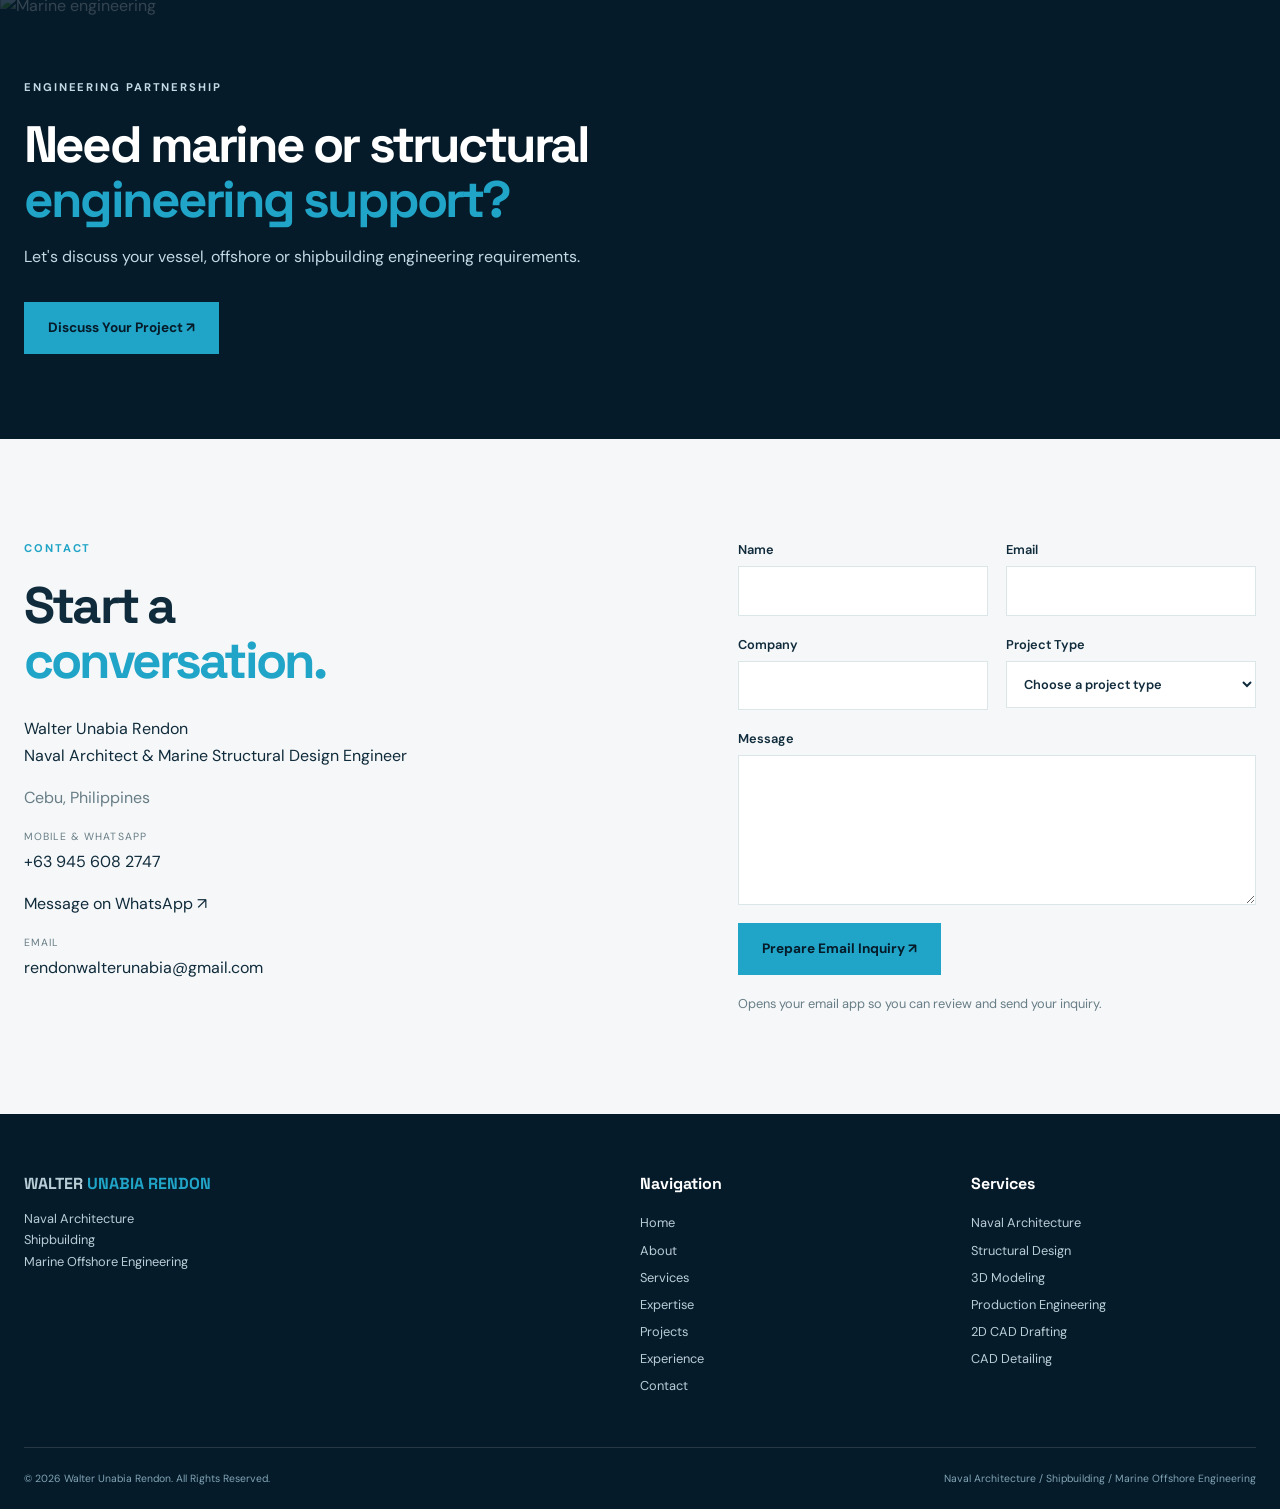
==== commit 7ac37193: "Update website content and project images" ====
--- a/index.html
+++ b/index.html
@@ -1,5 +1,162 @@
 <!doctype html>
-<html lang="en"><head><meta charset="utf-8"><meta name="viewport" content="width=device-width, initial-scale=1"><meta name="description" content="Walter Unabia Rendon, Philippine Registered Naval Architect. Naval architecture, shipbuilding and marine offshore structural engineering. License No. 0000516."><title>Walter Unabia Rendon | Naval Architecture &amp; Marine Offshore Engineering</title><link rel="preconnect" href="https://fonts.googleapis.com"><link rel="preconnect" href="https://fonts.gstatic.com" crossorigin><link href="https://fonts.googleapis.com/css2?family=DM+Sans:wght@400;500;600;700&amp;family=Space+Grotesk:wght@500;600;700&amp;display=swap" rel="stylesheet"><link rel="stylesheet" href="style.css"><script src="script.js" defer></script></head><body><header class="site-header"><div class="container nav"><a class="brand" href="#home">WALTER <span>UNABIA RENDON</span></a><button class="menu-toggle" aria-label="Open navigation" aria-expanded="false" aria-controls="navigation">MENU</button><nav class="nav-links" id="navigation" aria-label="Main navigation"><a href="#home">Home</a><a href="#about">About</a><a href="#services">Services</a><a href="#expertise">Expertise</a><a href="#projects">Projects</a><a href="#experience">Experience</a><a href="#contact">Contact</a><a class="button button-small" href="#contact">Discuss a Project ↗</a></nav></div></header>
+<html lang="en"><head><meta charset="utf-8"><meta name="viewport" content="width=device-width, initial-scale=1"><meta name="description" content="Walter Unabia Rendon, Philippine Registered Naval Architect. Naval architecture, shipbuilding and marine offshore structural engineering. License No. 0000516."><title>Walter Unabia Rendon | Naval Architecture &amp; Marine Offshore Engineering</title><link rel="preconnect" href="https://fonts.googleapis.com"><link rel="preconnect" href="https://fonts.gstatic.com" crossorigin><link href="https://fonts.googleapis.com/css2?family=DM+Sans:wght@400;500;600;700&amp;family=Space+Grotesk:wght@500;600;700&amp;display=swap" rel="stylesheet"><style>:root{--navy:#12364b;--deep:#061b29;--cyan:#00c9db;--ink:#153d52;--muted:#687d86;--paper:#fff;--line:#dbe6e9;--max:1240px}*{box-sizing:border-box}html{scroll-behavior:smooth;scroll-padding-top:25px}body{margin:0;background:var(--paper);color:var(--ink);font:16px/1.65 'DM Sans',Arial,sans-serif}a{color:inherit;text-decoration:none}button,input,textarea,select{font:inherit}button,a,input,select,textarea,summary{touch-action:manipulation}a:focus-visible,button:focus-visible,summary:focus-visible{outline:3px solid var(--cyan);outline-offset:5px}img{display:block;max-width:100%}.container{width:min(calc(100% - 48px),var(--max));margin:auto}.section{padding:100px 0}.eyebrow{text-transform:uppercase;letter-spacing:.17em;font-size:.7rem;font-weight:700;color:var(--cyan);margin:0 0 20px}h1,h2,h3,.brand{font-family:'Space Grotesk',Arial,sans-serif}h2{font-size:clamp(2rem,4vw,3.5rem);line-height:1.08;letter-spacing:-.055em;margin:0}h2 em,h1 em{font-style:normal;color:var(--cyan)}h3{line-height:1.25}p{color:var(--muted)}.section-heading{max-width:760px;margin-bottom:45px}.button{display:inline-flex;align-items:center;justify-content:center;gap:20px;padding:14px 23px;border:1px solid var(--cyan);background:var(--cyan);color:var(--deep);font-weight:700;font-size:.85rem;cursor:pointer;transition:background .2s}.button:hover{background:#8aebf1}.button-small{font-size:.72rem;padding:10px 13px;white-space:nowrap}.text-link{color:var(--cyan);font-size:.85rem;font-weight:700}.site-header{position:absolute;inset:0 0 auto;z-index:10;color:#fff}.nav{display:flex;justify-content:space-between;align-items:center;min-height:88px;gap:22px;border-bottom:1px solid #ffffff20}.brand{font-weight:700;font-size:1rem;line-height:1.3;white-space:nowrap}.brand span{color:var(--cyan)}.nav-links{display:flex;align-items:center;gap:19px;font-size:.75rem}.nav-links a:hover{color:var(--cyan)}.nav-links .button:hover{color:var(--deep)}.menu-toggle{display:none;background:none;color:#fff;border:1px solid #ffffff50;padding:8px 12px;font-size:.75rem;cursor:pointer}.hero{padding:155px 0 0;background:var(--navy);color:#fff;background-image:linear-gradient(#ffffff04 1px,transparent 1px),linear-gradient(90deg,#ffffff04 1px,transparent 1px);background-size:50px 50px}.hero-grid{display:grid;grid-template-columns:1.1fr .9fr;gap:95px;align-items:center;padding-bottom:70px}.hero h1{font-size:clamp(3.8rem,7vw,6.5rem);line-height:.97;letter-spacing:-.07em;margin:20px 0 26px}.hero-intro{color:#c0d4de;max-width:570px;font-size:.95rem}.hero-actions{display:flex;gap:30px;align-items:center;flex-wrap:wrap;margin:30px 0}.tag-list{display:flex;flex-wrap:wrap;gap:8px}.tag-list span{border:1px solid #ffffff30;font-size:.68rem;padding:5px 9px;color:#c7dbe3}.hero-visual{position:relative;max-width:470px;width:100%;justify-self:end;padding:14px}.image-frame{padding:16px;border:1px solid #5e99ac}.image-frame img{width:100%;height:470px;object-fit:cover;background:#eef3f5}.frame-label,.frame-coordinates{font-size:.6rem;letter-spacing:.15em;color:#9fc6d3;padding-bottom:10px}.frame-coordinates{text-align:right;padding:10px 0 0}.credential{background:#fff;color:var(--ink);position:absolute;left:-30px;bottom:-15px;padding:20px 25px;box-shadow:0 10px 30px #0002}.credential strong{display:block;font:700 3rem/1 'Space Grotesk';color:var(--cyan)}.credential span{font-size:.65rem;font-weight:700}.hero-bottom{display:flex;justify-content:space-between;gap:25px;flex-wrap:wrap;border-top:1px solid #ffffff20;padding:22px 0;font-size:.6rem;letter-spacing:.12em;color:#a7c7d5}.two-col{display:grid;grid-template-columns:1.1fr .9fr;gap:80px}.about .section-heading{margin-bottom:28px}.credential-line{display:flex;flex-wrap:wrap;gap:10px 24px;border-left:3px solid var(--cyan);padding:16px 20px;margin-top:28px;background:#f1f7f8;font-size:.85rem}.stats{display:grid;grid-template-columns:1fr 1fr;align-content:center;gap:35px}.stats>div{border-top:1px solid var(--line);padding:22px 0}.stats strong{display:block;font:700 2.3rem/1.3 'Space Grotesk';letter-spacing:-.03em}.stats span{display:block;font-size:.8rem;color:var(--muted)}.services-section{background:#f5f8f9}.service-grid{display:grid;grid-template-columns:repeat(3,1fr);gap:22px}.service-card{padding:30px;background:#fff;border:1px solid var(--line)}.service-number{color:var(--cyan);font-size:.75rem}.service-card h3{font-size:1.2rem;margin-top:32px}.service-card p{font-size:.88rem;margin-bottom:0}.dark-section{background:var(--navy);color:#fff}.skill-grid{display:grid;grid-template-columns:repeat(4,1fr);gap:1px;background:#ffffff25;border:1px solid #ffffff25}.skill-grid span{background:var(--navy);padding:18px 14px;font-size:.8rem;color:#d2e4eb}.software{margin-top:45px;padding:30px;border:1px solid #00c9db75;background:#ffffff07}.software h3{margin:0 0 22px;color:var(--cyan);font-size:1.25rem}.software-grid{display:grid;grid-template-columns:repeat(4,1fr);gap:15px}.software-grid strong{font:700 clamp(1rem,2vw,1.5rem) 'Space Grotesk';border-left:2px solid var(--cyan);padding:10px 15px}.project-grid{display:grid;grid-template-columns:repeat(3,1fr);gap:22px}.project-card{position:relative;min-height:380px;overflow:hidden;background:var(--navy);color:#fff}.project-placeholder{min-height:380px;display:flex;flex-direction:column;justify-content:center;align-items:center;background:linear-gradient(135deg,#204e65,#0a2435);gap:12px}.project-placeholder>span{font:700 4rem 'Space Grotesk';color:#ffffff20}.project-placeholder small{color:#b6d0db;font-size:.8rem}.project-card>img{width:100%;height:380px;object-fit:cover}.project-overlay{position:absolute;bottom:0;left:0;right:0;padding:24px;background:linear-gradient(transparent,#041a2bf2)}.project-overlay p{font-size:.68rem;color:var(--cyan);text-transform:uppercase}.project-overlay h3{font-size:1.3rem;margin:6px 0}.outputs-section{background:#f5f8f9}.outputs-intro{max-width:950px;font-size:1.05rem}.deliverable-details{background:#fff;border:1px solid var(--line);margin-top:30px}.deliverable-details summary{padding:22px;font-weight:700;cursor:pointer}.table-wrap{overflow-x:auto}table{border-collapse:collapse;width:100%;font-size:.9rem}th,td{text-align:left;padding:16px 22px;border-top:1px solid var(--line)}thead{background:var(--navy);color:#fff}tbody th{width:35%;font-weight:600}.offshore-story{border-left:3px solid var(--cyan);padding:8px 24px;margin-top:32px}.offshore-story p{margin-bottom:0}.application-grid{display:grid;grid-template-columns:repeat(5,1fr);gap:1px;background:#ffffff25}.application-grid span{padding:22px 15px;background:var(--navy);font-size:.82rem}.timeline{border-top:1px solid var(--line)}.timeline-item{border-bottom:1px solid var(--line)}.timeline-item summary{display:grid;grid-template-columns:180px 1fr;column-gap:32px;padding:25px 35px 25px 0;position:relative;cursor:pointer;list-style:none}.timeline-item summary::-webkit-details-marker{display:none}.timeline-item summary:after{content:'+';position:absolute;right:5px;top:24px;color:var(--cyan);font-size:1.5rem}.timeline-item[open] summary:after{content:'−'}.timeline-item summary>span{grid-row:span 2;color:var(--cyan);font-size:.85rem;font-weight:700}.timeline-item h3{margin:0;font-size:1.1rem}.timeline-item summary p{margin:6px 0 0;font-size:.85rem}.timeline-item>div{padding:0 40px 25px 212px;font-size:.9rem;color:var(--muted)}.reason-grid{display:grid;grid-template-columns:repeat(4,1fr);gap:28px}.reason{border-top:2px solid var(--cyan);padding-top:20px}.reason>span{font-size:.7rem;color:var(--cyan)}.reason h3{font-size:1.1rem}.reason p{font-size:.86rem}.cta{position:relative;background:var(--deep);padding:85px 0;color:#fff;overflow:hidden}.cta>img{position:absolute;inset:0;width:100%;height:100%;object-fit:cover;opacity:.18}.cta>.container{position:relative}.cta p{color:#c3d9e3}.cta .button{margin-top:16px}.contact .section-heading{margin-bottom:28px}.contact-role{color:var(--ink)}.contact-details{display:flex;flex-direction:column;gap:16px;overflow-wrap:anywhere}.contact-details small{display:block;text-transform:uppercase;letter-spacing:.1em;color:var(--muted);font-size:.65rem;margin-bottom:4px}.contact-form{display:grid;grid-template-columns:1fr 1fr;gap:18px;align-content:start}.contact-form label{font-size:.8rem;font-weight:600}.contact-form input,.contact-form select,.contact-form textarea{display:block;width:100%;padding:13px;margin-top:6px;border:1px solid var(--line);background:#fff;color:var(--ink);border-radius:0}.contact-form input:focus,.contact-form select:focus,.contact-form textarea:focus{outline:2px solid var(--cyan);outline-offset:1px}.full{grid-column:1/-1}textarea{min-height:150px;resize:vertical}.contact-form .button{grid-column:1/-1;justify-self:start}.form-status{font-size:.8rem;margin:0}footer{background:var(--deep);color:#b9ced7;padding:60px 0 22px;font-size:.8rem}.footer-grid{display:grid;grid-template-columns:2fr 1fr 1fr;gap:45px}footer h3{color:#fff;margin:0 0 18px;font-size:1rem}footer p{color:#b9ced7}footer a:not(.brand){display:block;margin:6px 0}footer a:hover{color:var(--cyan)}.footer-bottom{display:flex;justify-content:space-between;flex-wrap:wrap;gap:18px;margin-top:45px;padding-top:22px;border-top:1px solid #ffffff20;font-size:.65rem;color:#80a4b5}
+@media(max-width:1100px){.nav-links{gap:12px}.nav-links .button{display:none}.brand{font-size:.9rem}.hero-grid{gap:45px}.two-col{gap:45px}}
+@media(max-width:850px){.container{width:min(calc(100% - 32px),var(--max))}.menu-toggle{display:block}.nav-links{display:none}.nav-links.open{display:flex;position:absolute;top:88px;left:0;right:0;padding:25px;flex-direction:column;align-items:stretch;background:var(--deep);font-size:.9rem}.nav-links .button{display:flex}.hero-grid,.two-col{grid-template-columns:1fr;gap:50px}.hero-visual{justify-self:center}.hero{padding-top:130px}.hero-bottom{margin-top:20px}.service-grid,.project-grid{grid-template-columns:repeat(2,1fr)}.project-card:last-child{grid-column:1/-1}.skill-grid{grid-template-columns:repeat(2,1fr)}.software-grid{grid-template-columns:1fr 1fr}.application-grid{grid-template-columns:repeat(2,1fr)}.reason-grid{grid-template-columns:1fr 1fr}.section{padding:75px 0}.stats{gap:25px}.timeline-item summary{grid-template-columns:140px 1fr;gap:10px 20px}.timeline-item>div{padding-left:160px}}
+@media(max-width:520px){.hero h1{font-size:3.8rem}.hero-visual{padding:8px}.image-frame img{height:380px}.credential{left:0}.service-grid,.project-grid,.reason-grid,.footer-grid{grid-template-columns:1fr}.project-card:last-child{grid-column:auto}.skill-grid span{padding:14px 10px;font-size:.75rem}.software{padding:20px 15px}.software-grid strong{padding:8px 10px;font-size:1rem}.contact-form{grid-template-columns:1fr}.timeline-item summary{grid-template-columns:1fr}.timeline-item summary>span{grid-row:auto}.timeline-item>div{padding-left:0}.hero-actions{gap:20px}.brand{white-space:normal;max-width:220px}.footer-grid{gap:30px}.section-heading{margin-bottom:30px}th,td{padding:12px;font-size:.8rem}.hero-bottom{font-size:.55rem}}
+@media(prefers-reduced-motion:reduce){html{scroll-behavior:auto}*{transition:none!important}}
+
+:root{--navy:#071c2c;--cyan:#20a4c7;--ink:#102b3b;--paper:#f5f7f8}.hero h1 em{color:inherit}</style></head><body><header class="site-header"><div class="container nav"><a class="brand" href="#home">WALTER <span>UNABIA RENDON</span></a><button class="menu-toggle" aria-label="Open navigation" aria-expanded="false" aria-controls="navigation">MENU</button><nav class="nav-links" id="navigation" aria-label="Main navigation"><a href="#home">Home</a><a href="#about">About</a><a href="#services">Services</a><a href="#expertise">Expertise</a><a href="#projects">Projects</a><a href="#experience">Experience</a><a href="#contact">Contact</a><a class="button button-small" href="#contact">Discuss a Project ↗</a></nav></div></header>
 <main>
 <section class="hero" id="home"><div class="hero-grid container"><div class="hero-copy"><p class="eyebrow">Registered Naval Architect<br>Marine / Offshore Structural Designs</p><h1>Walter<br><em>Unabia</em><br>Rendon</h1><p class="hero-intro">Providing specialized naval architecture, marine structural design and engineering support for shipbuilding, offshore and vessel development projects.</p><div class="hero-actions"><a class="button" href="#projects">View Projects ↗</a><a class="text-link" href="#contact">Discuss a Project ↗</a></div><div class="tag-list"><span>Naval Architecture</span><span>Shipbuilding</span><span>Marine Offshore Engineering</span></div></div><div class="hero-visual"><div class="image-frame"><div class="frame-label">FIG. 01 / PORTRAIT</div><!-- Keep walwal.jpg beside this HTML file. --><img src="walwal.jpg" alt="Walter Unabia Rendon, Registered Naval Architect"><div class="frame-coordinates">10°18'N 123°54'E</div></div><div class="credential"><strong>18+</strong><span>YEARS EXPERIENCE</span></div></div></div><div class="hero-bottom container"><span>NAVAL ARCHITECTURE / SHIPBUILDING / MARINE OFFSHORE ENGINEERING</span><a href="#about">SCROLL TO EXPLORE ↓</a></div></section>
-<section class="section about" id="about"><div class="container"><div class="two-col"><div><div class="section-heading"><p class="eyebrow">About Walter</p><h2>Engineering experience built across <em>ships, structures</em> &amp; offshore projects.</h2></div><p>Walter Unabia Rendon is an experienced Naval Architect and Structural Design Engineer with more than 18 years of professional experience in shipbuilding, offshore structures, marine engineering and technical drafting.</p><p>His experience includes structural design and detailing, 3D modeling, fabrication and production drawings, Material Take-Offs (MTO), Bills of Materials (BOM), shop drawings, plate and profile nesting, technical documentation and engineering coordination.</p><div class="credential-line"><strong>Philippine Registered Naval Architect</strong><span>License No. <b>0000516</b></span></div></div><div class="stats"><div><strong>18+</strong><span>Years of Experience</span></div><div><strong>Global</strong><span>Marine &amp; Offshore Engineering</span></div><div><strong>Multiple</strong><span>International Projects</span></div><div><strong>05</strong><span>Regions: Philippines / Singapore / Qatar / UAE / Indonesia</span></div></div></div></div></section><section class="section services-section" id="services"><div class="container"><div class="section-heading"><p class="eyebrow">Engineering Services</p><h2>Marine expertise from <em>concept</em> to production.</h2></div><div class="service-grid"><article class="service-card"><span class="service-number">01</span><h3>Naval Architecture</h3><p>Concept and technical vessel design developed around operational requirements, owner specifications, classification requirements and production feasibility.</p></article><article class="service-card"><span class="service-number">02</span><h3>Marine Structural Design</h3><p>Structural design and engineering support for marine vessels, offshore structures and shipyard development facilities.</p></article><article class="service-card"><span class="service-number">03</span><h3>3D Structural Modeling</h3><p>Detailed three-dimensional structural models supporting engineering coordination, fabrication and production.</p></article><article class="service-card"><span class="service-number">04</span><h3>Production &amp; Fabrication Drawings</h3><p>Detailed structural, fabrication, assembly, shop and production drawings prepared for shipyard and construction requirements.</p></article><article class="service-card"><span class="service-number">05</span><h3>Material Take-Off &amp; BOM</h3><p>Accurate Material Take-Offs, Bills of Materials, plate &amp; profile requirements and engineering documentation supporting procurement and fabrication.</p></article><article class="service-card"><span class="service-number">06</span><h3>Engineering &amp; Technical Support</h3><p>Design coordination, drawing review, revisions and engineering support throughout project development, fabrication and installation.</p></article></div></div></section><section class="section dark-section" id="expertise"><div class="container"><div class="section-heading"><p class="eyebrow">Technical Capabilities</p><h2>Built for the details that make <em>projects move.</em></h2></div><div class="skill-grid"><span>Naval Architecture</span><span>Offshore Structural Engineering</span><span>Shipbuilding Engineering</span><span>Marine Structural Design</span><span>Hull Structural Design</span><span>Structural Detailing</span><span>3D Modeling</span><span>Engineering Coordination</span><span>Assembly Drawings</span><span>Production Drawings</span><span>Shop Drawings</span><span>Fabrication Drawings</span><span>Material Take-Off / Bill of Materials</span><span>Plate &amp; Profile Nesting</span><span>Technical Documentation</span><span>As-built Drawings</span></div><div class="software"><h3>Software Capabilities</h3><div class="software-grid"><strong>AutoCAD</strong><strong>SolidWorks</strong><strong>Rhinoceros</strong><strong>Microsoft Office</strong></div></div></div></section><section class="section projects-section" id="projects"><div class="container"><div class="section-heading"><p class="eyebrow">Selected Work</p><h2>Naval architecture, shipbuilding &amp;<br><em>marine offshore engineering.</em></h2></div><div class="project-grid"><article class="project-card"><!-- Replace this placeholder with the client-approved Naval Architecture project photo when supplied. --><div class="project-placeholder" role="img" aria-label="Naval Architecture project photo pending"><span>01</span><small>Project photo to be added</small></div><div class="project-overlay"><p>01 / Selected Work</p><h3>Naval Architecture</h3></div></article><article class="project-card"><!-- Replace this placeholder with the client-approved Shipbuilding project photo when supplied. --><div class="project-placeholder" role="img" aria-label="Shipbuilding project photo pending"><span>02</span><small>Project photo to be added</small></div><div class="project-overlay"><p>02 / Selected Work</p><h3>Shipbuilding</h3></div></article><article class="project-card"><!-- Replace this placeholder with the client-approved Marine Offshore Engineering project photo when supplied. --><div class="project-placeholder" role="img" aria-label="Marine Offshore Engineering project photo pending"><span>03</span><small>Project photo to be added</small></div><div class="project-overlay"><p>03 / Selected Work</p><h3>Marine Offshore Engineering</h3></div></article></div></div></section><section class="section outputs-section" id="outputs"><div class="container"><div class="section-heading"><p class="eyebrow">Engineering Outputs</p><h2>From the first drawing to<br><em>the completed structure.</em></h2></div><p class="outputs-intro">Each deliverable gives the next team the information they need to proceed. In naval architecture, the general arrangement and hull model establish the vessel’s configuration. Structural drawings and calculations develop that design and support approval. Production information then guides procurement, fabrication and construction, while as-built drawings record the final result.</p><details class="deliverable-details"><summary>How shipbuilding deliverables move a project forward</summary><div class="table-wrap"><table><thead><tr><th scope="col">Technical deliverable</th><th scope="col">How it moves the project forward</th></tr></thead><tbody><tr><th scope="row">General Arrangement</th><td>Establishes the overall vessel configuration</td></tr><tr><th scope="row">Lines Plan / Hull Model</th><td>Provides the basis for hull and structural development</td></tr><tr><th scope="row">Structural Drawings</th><td>Defines the vessel’s structural construction</td></tr><tr><th scope="row">Structural Calculations</th><td>Demonstrates structural adequacy and supports Class approval</td></tr><tr><th scope="row">3D Structural Model</th><td>Supports detailed engineering, coordination and production</td></tr><tr><th scope="row">Scantling Plans</th><td>Defines plate thicknesses and structural members</td></tr><tr><th scope="row">Production Drawings</th><td>Allows the shipyard to fabricate components</td></tr><tr><th scope="row">Shop Drawings</th><td>Provides fabrication and assembly information</td></tr><tr><th scope="row">Block/Unit Drawings</th><td>Enables block and unit construction</td></tr><tr><th scope="row">Plate Development</th><td>Allows plates to be fabricated and formed</td></tr><tr><th scope="row">Nesting Plans</th><td>Enables CNC cutting and improves material utilization</td></tr><tr><th scope="row">MTO / BOM</th><td>Supports material procurement and planning</td></tr><tr><th scope="row">Welding Details</th><td>Guides fabrication and welding activities</td></tr><tr><th scope="row">Erection Drawings</th><td>Allows blocks to be positioned and assembled</td></tr><tr><th scope="row">As-Built Drawings</th><td>Records the final constructed condition</td></tr></tbody></table></div></details><article class="offshore-story"><h3>The same process in offshore engineering</h3><p>Structural design drawings, 3D models and calculations establish the structure. Steel framing plans, connection details, material specifications and MTO/BOM support coordination and procurement. Fabrication drawings, welding details and module/block drawings guide construction. Lifting and transportation details and installation drawings support delivery to site, followed by as-built documentation.</p></article></div></section><section class="section dark-section application-section" id="applications"><div class="container"><div class="section-heading"><p class="eyebrow">Project Types</p><h2>Engineering across<br><em>multiple marine applications.</em></h2></div><div class="application-grid"><span>Commercial Vessels</span><span>Offshore Structures</span><span>Specialized Offshore Vessels</span><span>Supply Vessels</span><span>Research Vessels</span><span>Vessel Conversion</span><span>Barges</span><span>Tug Boats</span><span>Ship Repair</span><span>Semi-Submersible Structures</span></div></div></section><section class="section experience" id="experience"><div class="container"><div class="section-heading"><p class="eyebrow">Career</p><h2>Professional<br><em>experience.</em></h2></div><div class="timeline"><details class="timeline-item" open><summary><span>Jun 2026 – Present</span><h3>External Consultant Designer</h3><p>Marine CADCAM Pte Ltd · Singapore</p></summary><div>3D structural design, marine/offshore detailing, fabrication, assembly and production drawings, MTO/BOM and technical documentation.</div></details><details class="timeline-item" ><summary><span>2023 – 2025</span><h3>Design Engineer</h3><p>BGP Inc., CNPC · Dubai / Ras Al Khaimah, UAE</p></summary><div>Conversion and Reactivation of Node Handling and Gun Source Boats.</div></details><details class="timeline-item" ><summary><span>2022 – 2026</span><h3>Freelance Structural Designer / Naval Draftsman</h3><p>Techwise Offshore Consultancy &amp; Techwise Offshore Group · Singapore</p></summary><div>Structural design and naval drafting support.</div></details><details class="timeline-item" ><summary><span>2022 – 2023</span><h3>Freelance Design Engineer</h3><p>Longitude Engineering · Singapore</p></summary><div>Semi-submersible floaters, supply vessels, research vessels and barges.</div></details><details class="timeline-item" ><summary><span>2007 – 2022</span><h3>Design Engineer &amp; Production Engineering Roles</h3><p>FJR Engineering · Drydocks World Dubai · Ad Hoc Marine Design · Marine CADCAM · Keppel / Nakilat-Keppel</p></summary><div>Progressive structural, hull and production engineering roles across Cebu, Singapore, Dubai and Qatar.</div></details></div></div></section><section class="section why-section" id="why"><div class="container"><div class="section-heading"><p class="eyebrow">Why Work With Me</p><h2>Engineering built around<br><em>accuracy, practicality &amp; production.</em></h2></div><div class="reason-grid"><article class="reason"><span>01</span><h3>Engineering Experience</h3><p>18+ years across marine, offshore and shipbuilding environments.</p></article><article class="reason"><span>02</span><h3>Production-Focused Design</h3><p>Drawings and engineering developed with fabrication and construction requirements in mind.</p></article><article class="reason"><span>03</span><h3>International Experience</h3><p>Professional experience supporting engineering projects across multiple countries.</p></article><article class="reason"><span>04</span><h3>Complete Technical Support</h3><p>From structural modeling to detailed drawings, documentation and production support.</p></article></div></div></section><section class="cta"><img src="https://images.unsplash.com/photo-1516939884455-1445c8652f83?auto=format&amp;fit=crop&amp;w=1800&amp;q=85" alt="Marine engineering" loading="lazy"><div class="container"><p class="eyebrow">Engineering Partnership</p><h2>Need marine or structural<br><em>engineering support?</em></h2><p>Let's discuss your vessel, offshore or shipbuilding engineering requirements.</p><a class="button" href="#contact">Discuss Your Project ↗</a></div></section><section class="section contact" id="contact"><div class="container"><div class="two-col"><div><div class="section-heading"><p class="eyebrow">Contact</p><h2>Start a<br><em>conversation.</em></h2></div><p class="contact-role">Walter Unabia Rendon<br>Naval Architect &amp; Marine Structural Design Engineer</p><p>Cebu, Philippines</p><div class="contact-details"><a href="tel:+639456082747"><small>Mobile &amp; WhatsApp</small>+63 945 608 2747</a><a href="https://wa.me/639456082747" target="_blank" rel="noopener noreferrer">Message on WhatsApp ↗</a><a href="mailto:rendonwalterunabia@gmail.com"><small>Email</small>rendonwalterunabia@gmail.com</a></div></div><form class="contact-form"><label>Name<input name="name" autocomplete="name" required></label><label>Email<input name="email" type="email" autocomplete="email" required></label><label>Company<input name="company" autocomplete="organization"></label><label>Project Type<select name="project"><option value="">Choose a project type</option><option>Naval Architecture</option><option>Shipbuilding</option><option>Marine Offshore Engineering</option></select></label><label class="full">Message<textarea name="message" required></textarea></label><button class="button" type="submit">Prepare Email Inquiry ↗</button><p class="form-status full" role="status">Opens your email app so you can review and send your inquiry.</p></form></div></div></section></main><footer><div class="container footer-grid"><div><a class="brand" href="#home">WALTER <span>UNABIA RENDON</span></a><p>Naval Architecture<br>Shipbuilding<br>Marine Offshore Engineering</p></div><div><h3>Navigation</h3><a href="#home">Home</a><a href="#about">About</a><a href="#services">Services</a><a href="#expertise">Expertise</a><a href="#projects">Projects</a><a href="#experience">Experience</a><a href="#contact">Contact</a></div><div><h3>Services</h3><a href="#services">Naval Architecture</a><a href="#services">Structural Design</a><a href="#services">3D Modeling</a><a href="#services">Production Engineering</a><a href="#expertise">2D CAD Drafting</a><a href="#expertise">CAD Detailing</a></div></div><div class="container footer-bottom"><span>© 2026 Walter Unabia Rendon. All Rights Reserved.</span><span>Naval Architecture / Shipbuilding / Marine Offshore Engineering</span></div></footer></body></html>+<section class="section about" id="about"><div class="container"><div class="two-col"><div><div class="section-heading"><p class="eyebrow">About Walter</p><h2>Engineering experience built across <em>ships, structures</em> &amp; offshore projects.</h2></div><p>Walter Unabia Rendon is an experienced Naval Architect and Structural Design Engineer with more than 18 years of professional experience in shipbuilding, offshore structures, marine engineering and technical drafting.</p><p>His experience includes structural design and detailing, 3D modeling, fabrication and production drawings, Material Take-Offs (MTO), Bills of Materials (BOM), shop drawings, plate and profile nesting, technical documentation and engineering coordination.</p><div class="credential-line"><strong>Philippine Registered Naval Architect</strong><span>License No. <b>0000516</b></span></div></div><div class="stats"><div><strong>18+</strong><span>Years of Experience</span></div><div><strong>Global</strong><span>Marine &amp; Offshore Engineering</span></div><div><strong>Multiple</strong><span>International Projects</span></div><div><strong>05</strong><span>Regions: Philippines / Singapore / Qatar / UAE / Indonesia</span></div></div></div></div></section><section class="section services-section" id="services"><div class="container"><div class="section-heading"><p class="eyebrow">Engineering Services</p><h2>Marine expertise from <em>concept</em> to production.</h2></div><div class="service-grid"><article class="service-card"><span class="service-number">01</span><h3>Naval Architecture</h3><p>Concept and technical vessel design developed around operational requirements, owner specifications, classification requirements and production feasibility.</p></article><article class="service-card"><span class="service-number">02</span><h3>Marine Structural Design</h3><p>Structural design and engineering support for marine vessels, offshore structures and shipyard development facilities.</p></article><article class="service-card"><span class="service-number">03</span><h3>3D Structural Modeling</h3><p>Detailed three-dimensional structural models supporting engineering coordination, fabrication and production.</p></article><article class="service-card"><span class="service-number">04</span><h3>Production &amp; Fabrication Drawings</h3><p>Detailed structural, fabrication, assembly, shop and production drawings prepared for shipyard and construction requirements.</p></article><article class="service-card"><span class="service-number">05</span><h3>Material Take-Off &amp; BOM</h3><p>Accurate Material Take-Offs, Bills of Materials, plate &amp; profile requirements and engineering documentation supporting procurement and fabrication.</p></article><article class="service-card"><span class="service-number">06</span><h3>Engineering &amp; Technical Support</h3><p>Design coordination, drawing review, revisions and engineering support throughout project development, fabrication and installation.</p></article></div></div></section><section class="section dark-section" id="expertise"><div class="container"><div class="section-heading"><p class="eyebrow">Technical Capabilities</p><h2>Built for the details that make <em>projects move.</em></h2></div><div class="skill-grid"><span>Naval Architecture</span><span>Offshore Structural Engineering</span><span>Shipbuilding Engineering</span><span>Marine Structural Design</span><span>Hull Structural Design</span><span>Structural Detailing</span><span>3D Modeling</span><span>Engineering Coordination</span><span>Assembly Drawings</span><span>Production Drawings</span><span>Shop Drawings</span><span>Fabrication Drawings</span><span>Material Take-Off / Bill of Materials</span><span>Plate &amp; Profile Nesting</span><span>Technical Documentation</span><span>As-built Drawings</span></div><div class="software"><h3>Software Capabilities</h3><div class="software-grid"><strong>AutoCAD</strong><strong>SolidWorks</strong><strong>Rhinoceros</strong><strong>Microsoft Office</strong></div></div></div></section><section class="section projects-section" id="projects">
+
+  <div class="container">
+
+    <div class="section-heading">
+      <p class="eyebrow">Selected Work</p>
+
+      <h2>
+        Naval architecture, shipbuilding &amp;<br>
+        <em>marine offshore engineering.</em>
+      </h2>
+    </div>
+
+    <div class="project-grid">
+
+
+      <!-- 01 - NAVAL ARCHITECTURE -->
+      <article class="project-card">
+
+        <img
+          src="navalArchitecture.jpg"
+          alt="Naval Architecture"
+          loading="lazy"
+        >
+
+        <div class="project-overlay">
+          <p>01 / Selected Work</p>
+          <h3>Naval Architecture</h3>
+        </div>
+
+      </article>
+
+
+      <!-- 02 - SHIPBUILDING -->
+      <article class="project-card">
+
+        <img
+          src="shipBuilding.jpg"
+          alt="Shipbuilding"
+          loading="lazy"
+        >
+
+        <div class="project-overlay">
+          <p>02 / Selected Work</p>
+          <h3>Shipbuilding</h3>
+        </div>
+
+      </article>
+
+
+      <!-- 03 - MARINE OFFSHORE ENGINEERING -->
+      <article class="project-card">
+
+        <img
+          src="marineEngineering.jpg"
+          alt="Marine Offshore Engineering"
+          loading="lazy"
+        >
+
+        <div class="project-overlay">
+          <p>03 / Selected Work</p>
+          <h3>Marine Offshore Engineering</h3>
+        </div>
+
+      </article>
+
+
+    </div>
+
+  </div>
+
+</section><section class="section outputs-section" id="outputs"><div class="container"><div class="section-heading"><p class="eyebrow">Engineering Outputs</p><h2>From the first drawing to<br><em>the completed structure.</em></h2></div><p class="outputs-intro">Each deliverable gives the next team the information they need to proceed. In naval architecture, the general arrangement and hull model establish the vessel’s configuration. Structural drawings and calculations develop that design and support approval. Production information then guides procurement, fabrication and construction, while as-built drawings record the final result.</p><details class="deliverable-details" open><summary>How shipbuilding deliverables move a project forward</summary><div class="table-wrap"><table><thead><tr><th scope="col">Technical deliverable</th><th scope="col">How it moves the project forward</th></tr></thead><tbody><tr><th scope="row">General Arrangement</th><td>Establishes the overall vessel configuration</td></tr><tr><th scope="row">Lines Plan / Hull Model</th><td>Provides the basis for hull and structural development</td></tr><tr><th scope="row">Structural Drawings</th><td>Defines the vessel’s structural construction</td></tr><tr><th scope="row">Structural Calculations</th><td>Demonstrates structural adequacy and supports Class approval</td></tr><tr><th scope="row">3D Structural Model</th><td>Supports detailed engineering, coordination and production</td></tr><tr><th scope="row">Scantling Plans</th><td>Defines plate thicknesses and structural members</td></tr><tr><th scope="row">Production Drawings</th><td>Allows the shipyard to fabricate components</td></tr><tr><th scope="row">Shop Drawings</th><td>Provides fabrication and assembly information</td></tr><tr><th scope="row">Block/Unit Drawings</th><td>Enables block and unit construction</td></tr><tr><th scope="row">Plate Development</th><td>Allows plates to be fabricated and formed</td></tr><tr><th scope="row">Nesting Plans</th><td>Enables CNC cutting and improves material utilization</td></tr><tr><th scope="row">MTO / BOM</th><td>Supports material procurement and planning</td></tr><tr><th scope="row">Welding Details</th><td>Guides fabrication and welding activities</td></tr><tr><th scope="row">Erection Drawings</th><td>Allows blocks to be positioned and assembled</td></tr><tr><th scope="row">As-Built Drawings</th><td>Records the final constructed condition</td></tr></tbody></table></div></details><article class="offshore-story"><h3>The same process in offshore engineering</h3><p>Structural design drawings, 3D models and calculations establish the structure. Steel framing plans, connection details, material specifications and MTO/BOM support coordination and procurement. Fabrication drawings, welding details and module/block drawings guide construction. Lifting and transportation details and installation drawings support delivery to site, followed by as-built documentation.</p></article></div></section><section class="section dark-section application-section" id="applications">
+
+  <div class="container">
+
+    <div class="section-heading">
+      <p class="eyebrow">Project Types</p>
+
+      <h2>
+        Engineering across<br>
+        <em>multiple marine applications.</em>
+      </h2>
+    </div>
+
+
+    <div class="application-grid">
+
+      <!-- 1st -->
+      <span>Commercial Vessels</span>
+
+      <!-- 2nd -->
+      <span>Research Vessels</span>
+
+      <!-- 3rd -->
+      <span>Specialized Offshore Vessels</span>
+
+      <!-- 4th -->
+      <span>Offshore Structures</span>
+
+      <!-- 5th -->
+      <span>Supply Vessels</span>
+
+      <!-- 6th -->
+      <span>Semi-Submersible Structures</span>
+
+      <!-- 7th -->
+      <span>Barges</span>
+
+      <!-- 8th -->
+      <span>Tug Boats</span>
+
+      <!-- 9th -->
+      <span>Ship Repair</span>
+
+      <!-- 10th -->
+      <span>Vessel Conversion</span>
+
+    </div>
+
+  </div>
+
+</section><section class="section experience" id="experience"><div class="container"><div class="section-heading"><p class="eyebrow">Career</p><h2>Professional<br><em>experience.</em></h2></div><div class="timeline"><details class="timeline-item" open><summary><span>Jun 2026 – Present</span><h3>External Consultant Designer</h3><p>Marine CADCAM Pte Ltd · Singapore</p></summary><div>3D structural design, marine/offshore detailing, fabrication, assembly and production drawings, MTO/BOM and technical documentation.</div></details><details class="timeline-item" ><summary><span>2023 – 2025</span><h3>Design Engineer</h3><p>BGP Inc., CNPC · Dubai / Ras Al Khaimah, UAE</p></summary><div>Conversion and Reactivation of Node Handling and Gun Source Boats.</div></details><details class="timeline-item" ><summary><span>2022 – 2026</span><h3>Freelance Structural Designer / Naval Draftsman</h3><p>Techwise Offshore Consultancy &amp; Techwise Offshore Group · Singapore</p></summary><div>Structural design and naval drafting support.</div></details><details class="timeline-item" ><summary><span>2022 – 2023</span><h3>Freelance Design Engineer</h3><p>Longitude Engineering · Singapore</p></summary><div>Semi-submersible floaters, supply vessels, research vessels and barges.</div></details><details class="timeline-item" ><summary><span>2007 – 2022</span><h3>Design Engineer &amp; Production Engineering Roles</h3><p>FJR Engineering · Drydocks World Dubai · Ad Hoc Marine Design · Marine CADCAM · Keppel / Nakilat-Keppel</p></summary><div>Progressive structural, hull and production engineering roles across Cebu, Singapore, Dubai and Qatar.</div></details></div></div></section><section class="section why-section" id="why"><div class="container"><div class="section-heading"><p class="eyebrow">Why Work With Me</p><h2>Engineering built around<br><em>accuracy, practicality &amp; production.</em></h2></div><div class="reason-grid"><article class="reason"><span>01</span><h3>Engineering Experience</h3><p>18+ years across marine, offshore and shipbuilding environments.</p></article><article class="reason"><span>02</span><h3>Production-Focused Design</h3><p>Drawings and engineering developed with fabrication and construction requirements in mind.</p></article><article class="reason"><span>03</span><h3>International Experience</h3><p>Professional experience supporting engineering projects across multiple countries.</p></article><article class="reason"><span>04</span><h3>Complete Technical Support</h3><p>From structural modeling to detailed drawings, documentation and production support.</p></article></div></div></section><section class="cta"><img src="https://images.unsplash.com/photo-1516939884455-1445c8652f83?auto=format&amp;fit=crop&amp;w=1800&amp;q=85" alt="Marine engineering" loading="lazy"><div class="container"><p class="eyebrow">Engineering Partnership</p><h2>Need marine or structural<br><em>engineering support?</em></h2><p>Let's discuss your vessel, offshore or shipbuilding engineering requirements.</p><a class="button" href="#contact">Discuss Your Project ↗</a></div></section><section class="section contact" id="contact"><div class="container"><div class="two-col"><div><div class="section-heading"><p class="eyebrow">Contact</p><h2>Start a<br><em>conversation.</em></h2></div><p class="contact-role">Walter Unabia Rendon<br>Naval Architect &amp; Marine Structural Design Engineer</p><p>Cebu, Philippines</p><div class="contact-details"><a href="tel:+639456082747"><small>Mobile &amp; WhatsApp</small>+63 945 608 2747</a><a href="https://wa.me/639456082747" target="_blank" rel="noopener noreferrer">Message on WhatsApp ↗</a><a href="mailto:rendonwalterunabia@gmail.com"><small>Email</small>rendonwalterunabia@gmail.com</a></div></div><form class="contact-form"><label>Name<input name="name" autocomplete="name" required></label><label>Email<input name="email" type="email" autocomplete="email" required></label><label>Company<input name="company" autocomplete="organization"></label><label>Project Type<select name="project"><option value="">Choose a project type</option><option>Naval Architecture</option><option>Shipbuilding</option><option>Marine Offshore Engineering</option></select></label><label class="full">Message<textarea name="message" required></textarea></label><button class="button" type="submit">Prepare Email Inquiry ↗</button><p class="form-status full" role="status">Opens your email app so you can review and send your inquiry.</p></form></div></div></section></main><footer><div class="container footer-grid"><div><a class="brand" href="#home">WALTER <span>UNABIA RENDON</span></a><p>Naval Architecture<br>Shipbuilding<br>Marine Offshore Engineering</p></div><div><h3>Navigation</h3><a href="#home">Home</a><a href="#about">About</a><a href="#services">Services</a><a href="#expertise">Expertise</a><a href="#projects">Projects</a><a href="#experience">Experience</a><a href="#contact">Contact</a></div><div><h3>Services</h3><a href="#services">Naval Architecture</a><a href="#services">Structural Design</a><a href="#services">3D Modeling</a><a href="#services">Production Engineering</a><a href="#expertise">2D CAD Drafting</a><a href="#expertise">CAD Detailing</a></div></div><div class="container footer-bottom"><span>© 2026 Walter Unabia Rendon. All Rights Reserved.</span><span>Naval Architecture / Shipbuilding / Marine Offshore Engineering</span></div></footer><script>'use strict';
+const toggle = document.querySelector('.menu-toggle');
+const navigation = document.querySelector('.nav-links');
+function closeNavigation() {
+  navigation.classList.remove('open');
+  toggle.setAttribute('aria-expanded', 'false');
+  toggle.setAttribute('aria-label', 'Open navigation');
+}
+toggle.addEventListener('click', () => {
+  const open = navigation.classList.toggle('open');
+  toggle.setAttribute('aria-expanded', String(open));
+  toggle.setAttribute('aria-label', open ? 'Close navigation' : 'Open navigation');
+});
+navigation.querySelectorAll('a').forEach(link => link.addEventListener('click', closeNavigation));
+document.addEventListener('keydown', event => {
+  if (event.key === 'Escape' && navigation.classList.contains('open')) {
+    closeNavigation();
+    toggle.focus();
+  }
+});
+const form = document.querySelector('.contact-form');
+form.addEventListener('submit', event => {
+  event.preventDefault();
+  if (!form.reportValidity()) return;
+  const values = new FormData(form);
+  const subject = `Project inquiry: ${values.get('project') || 'Engineering support'}`;
+  const body = `Name: ${values.get('name')}\nEmail: ${values.get('email')}\nCompany: ${values.get('company') || 'Not supplied'}\nProject type: ${values.get('project') || 'Not selected'}\n\n${values.get('message')}`;
+  window.location.href = `mailto:rendonwalterunabia@gmail.com?subject=${encodeURIComponent(subject)}&body=${encodeURIComponent(body)}`;
+  form.querySelector('.form-status').textContent = 'Your email app should open with this inquiry. Review it and press Send there. If it does not open, email rendonwalterunabia@gmail.com directly.';
+});
+</script></body></html>
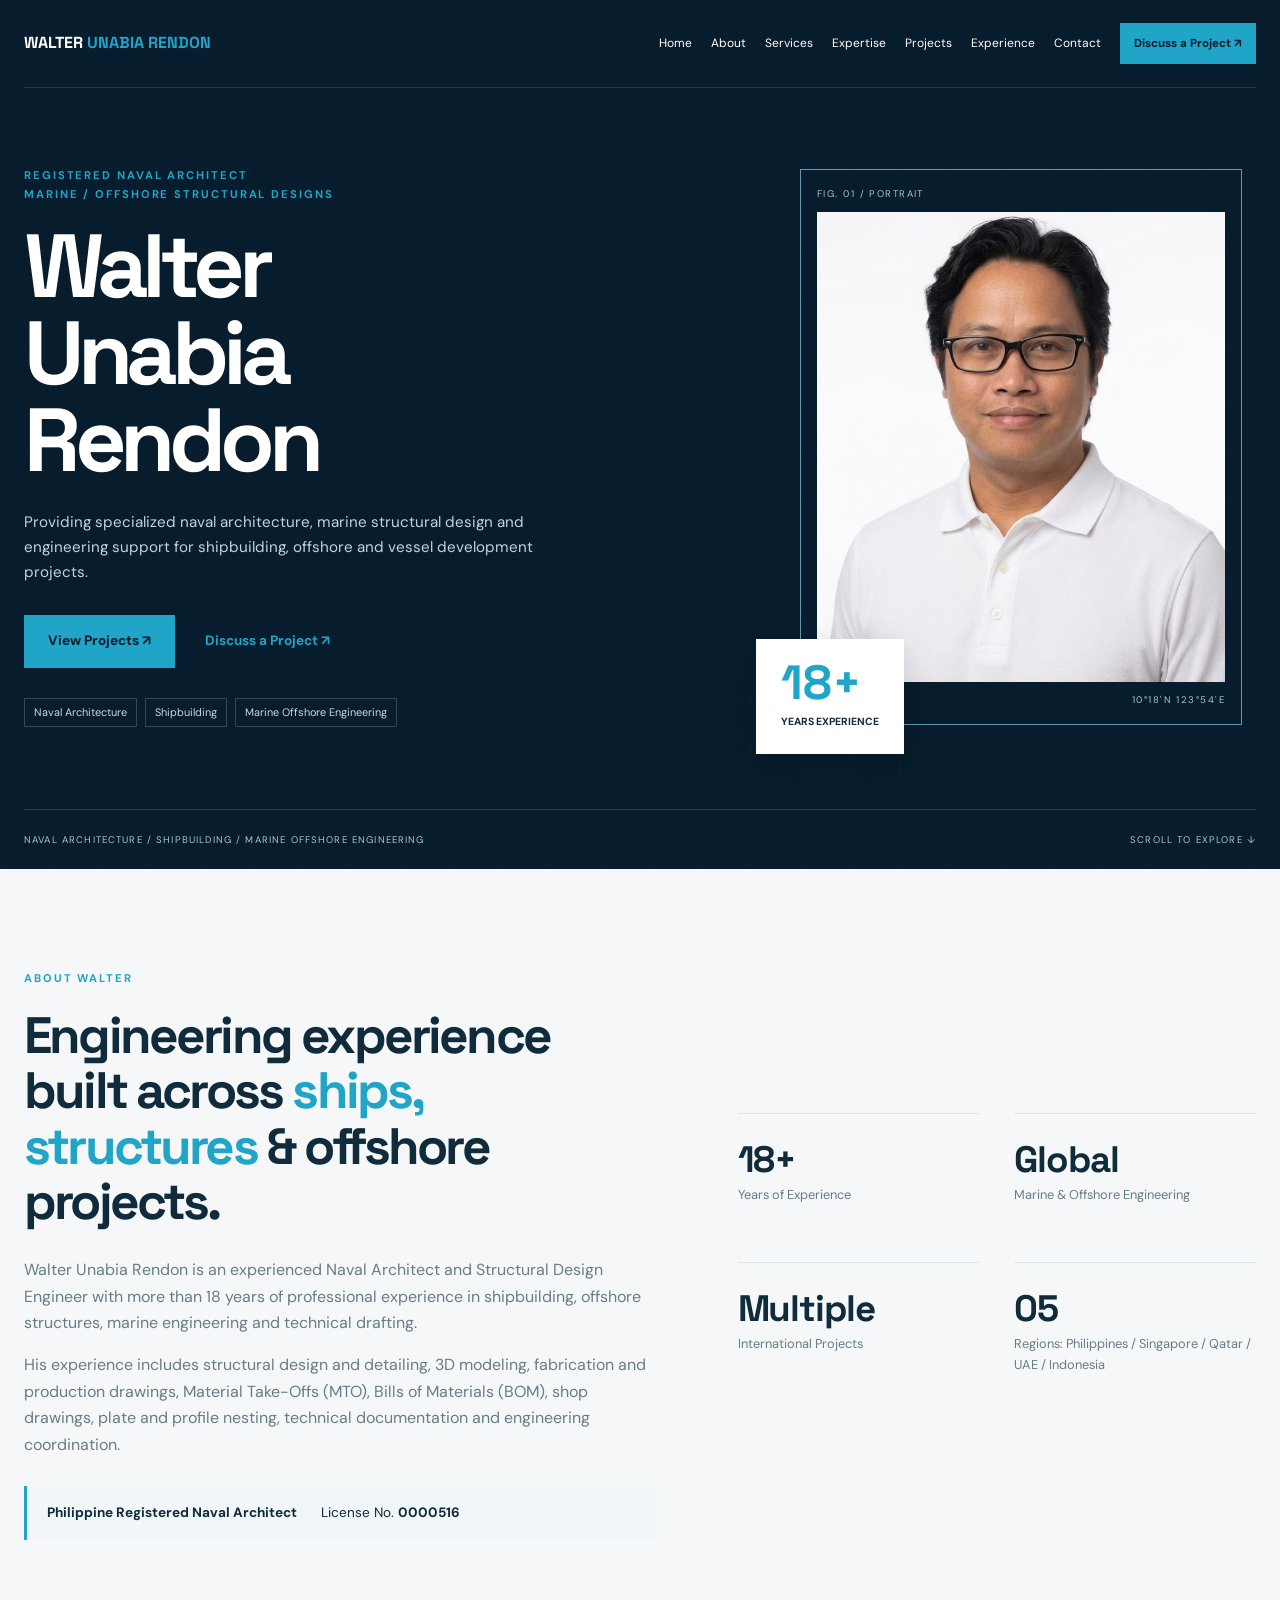
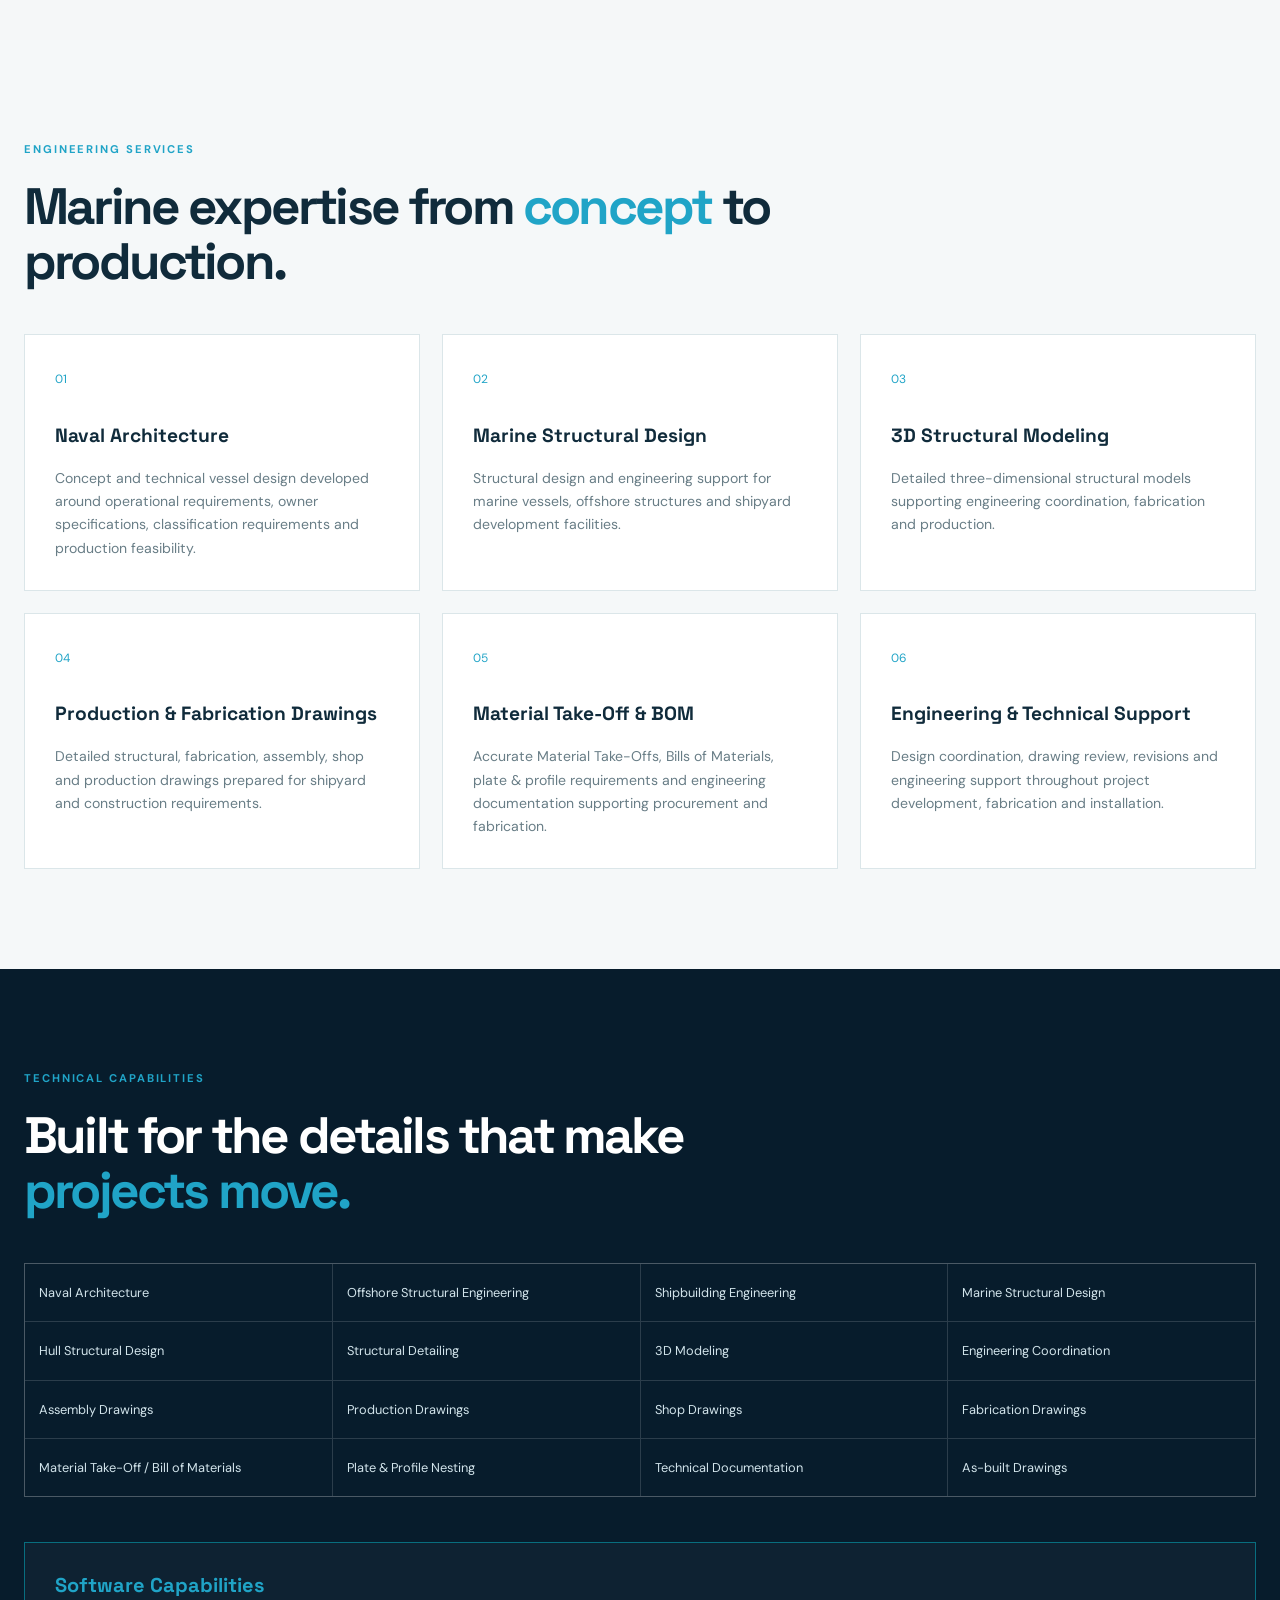
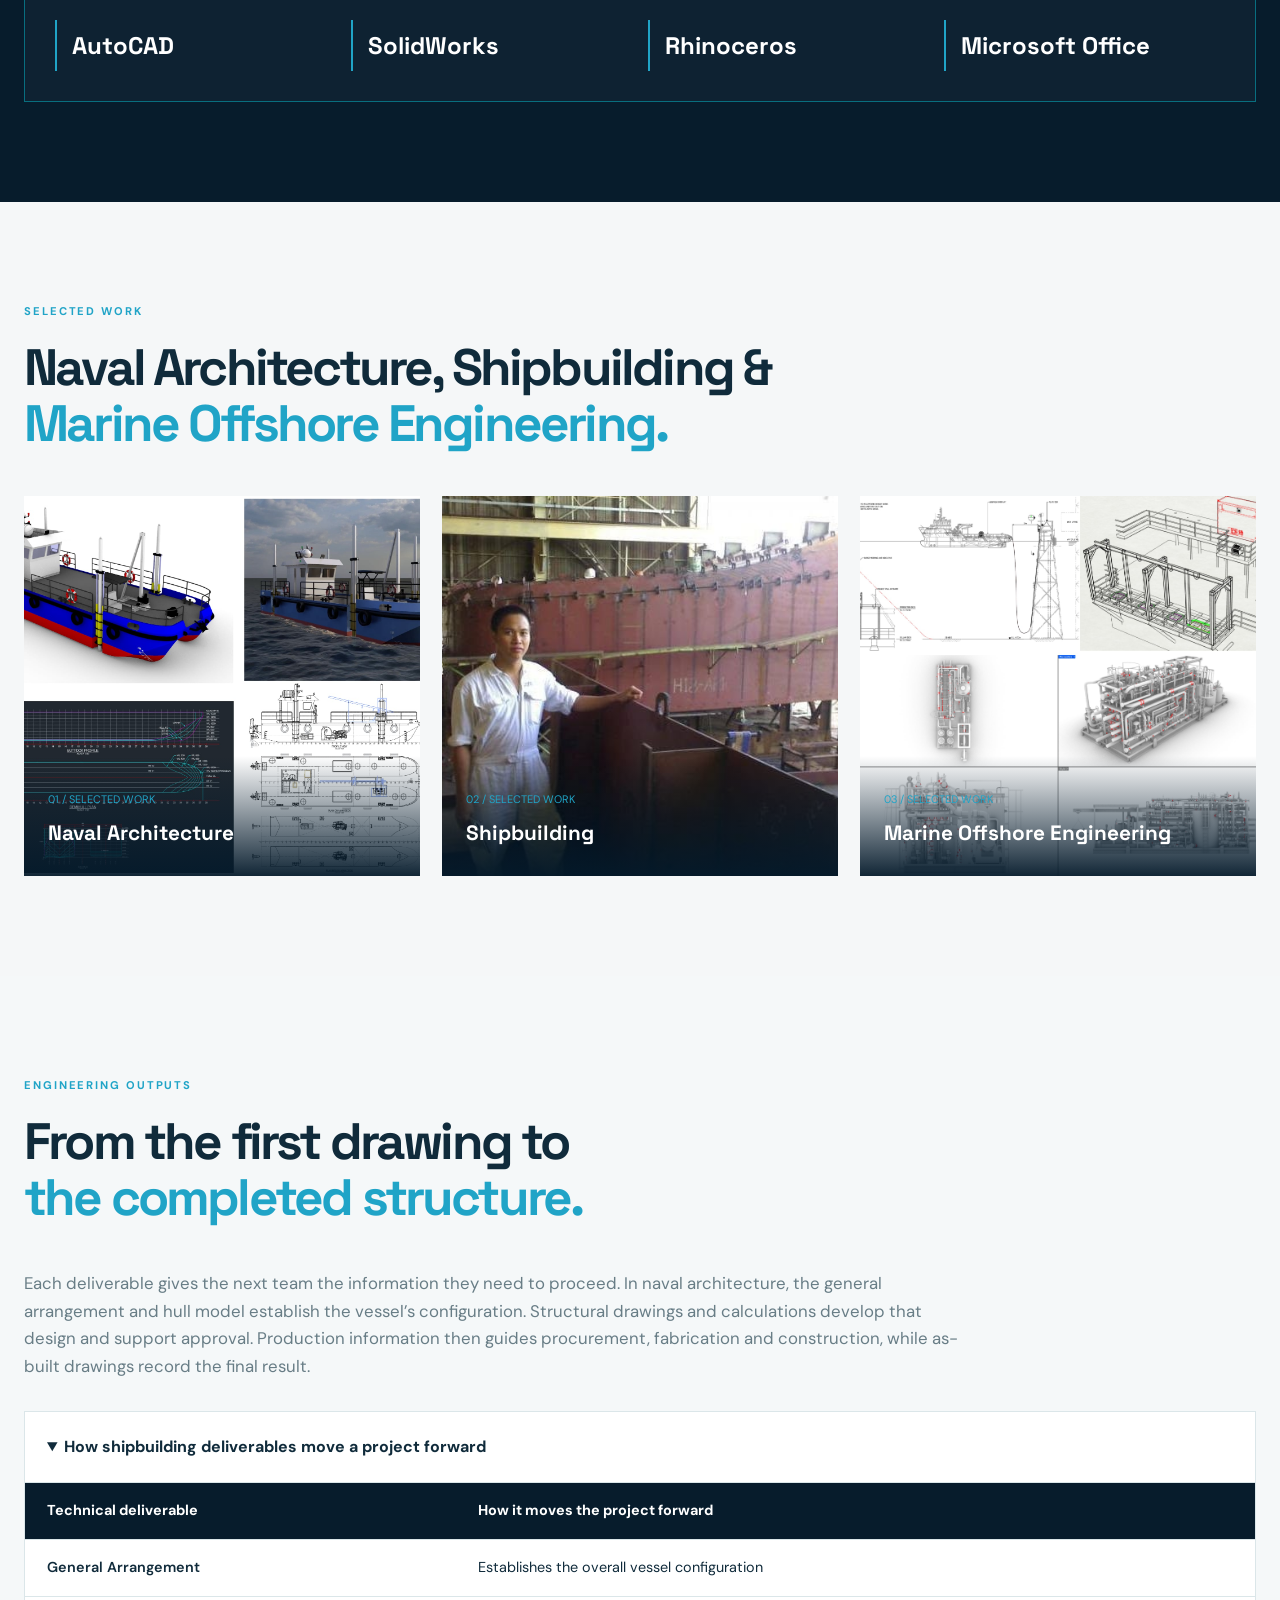
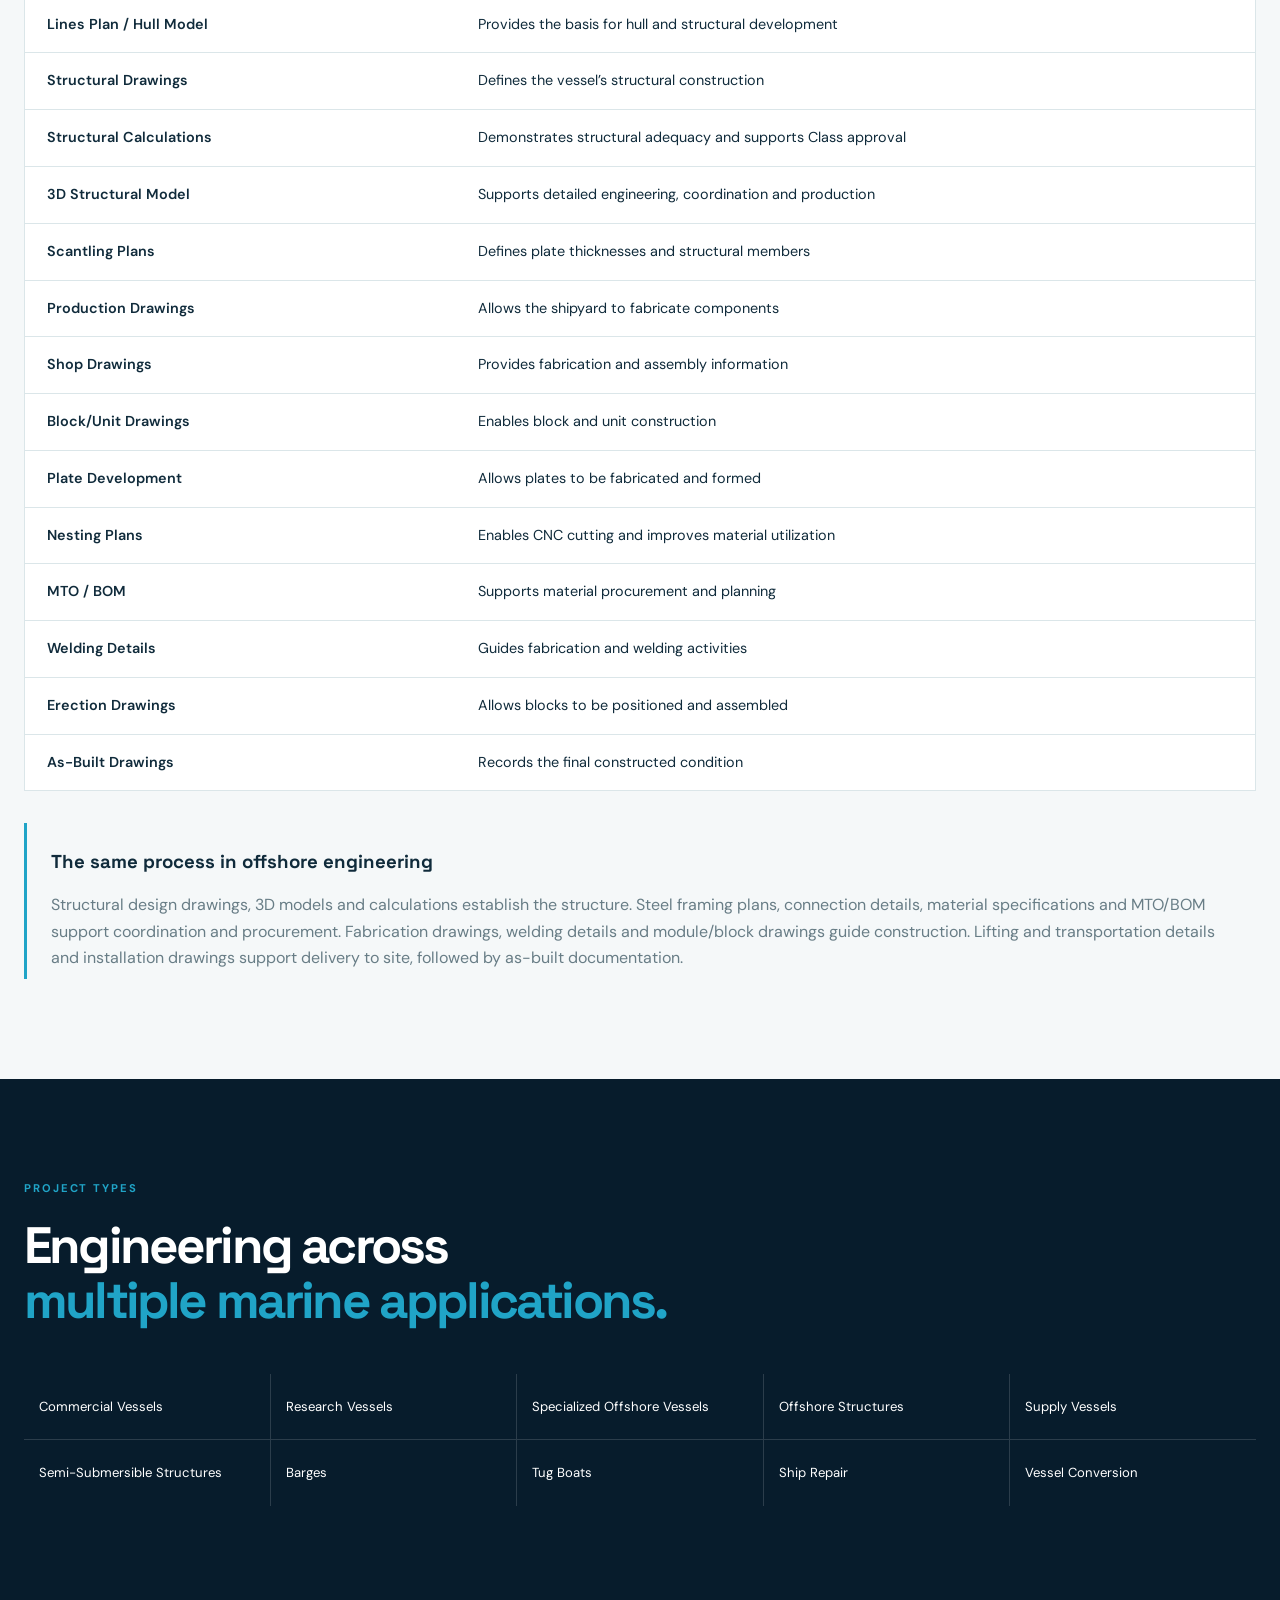
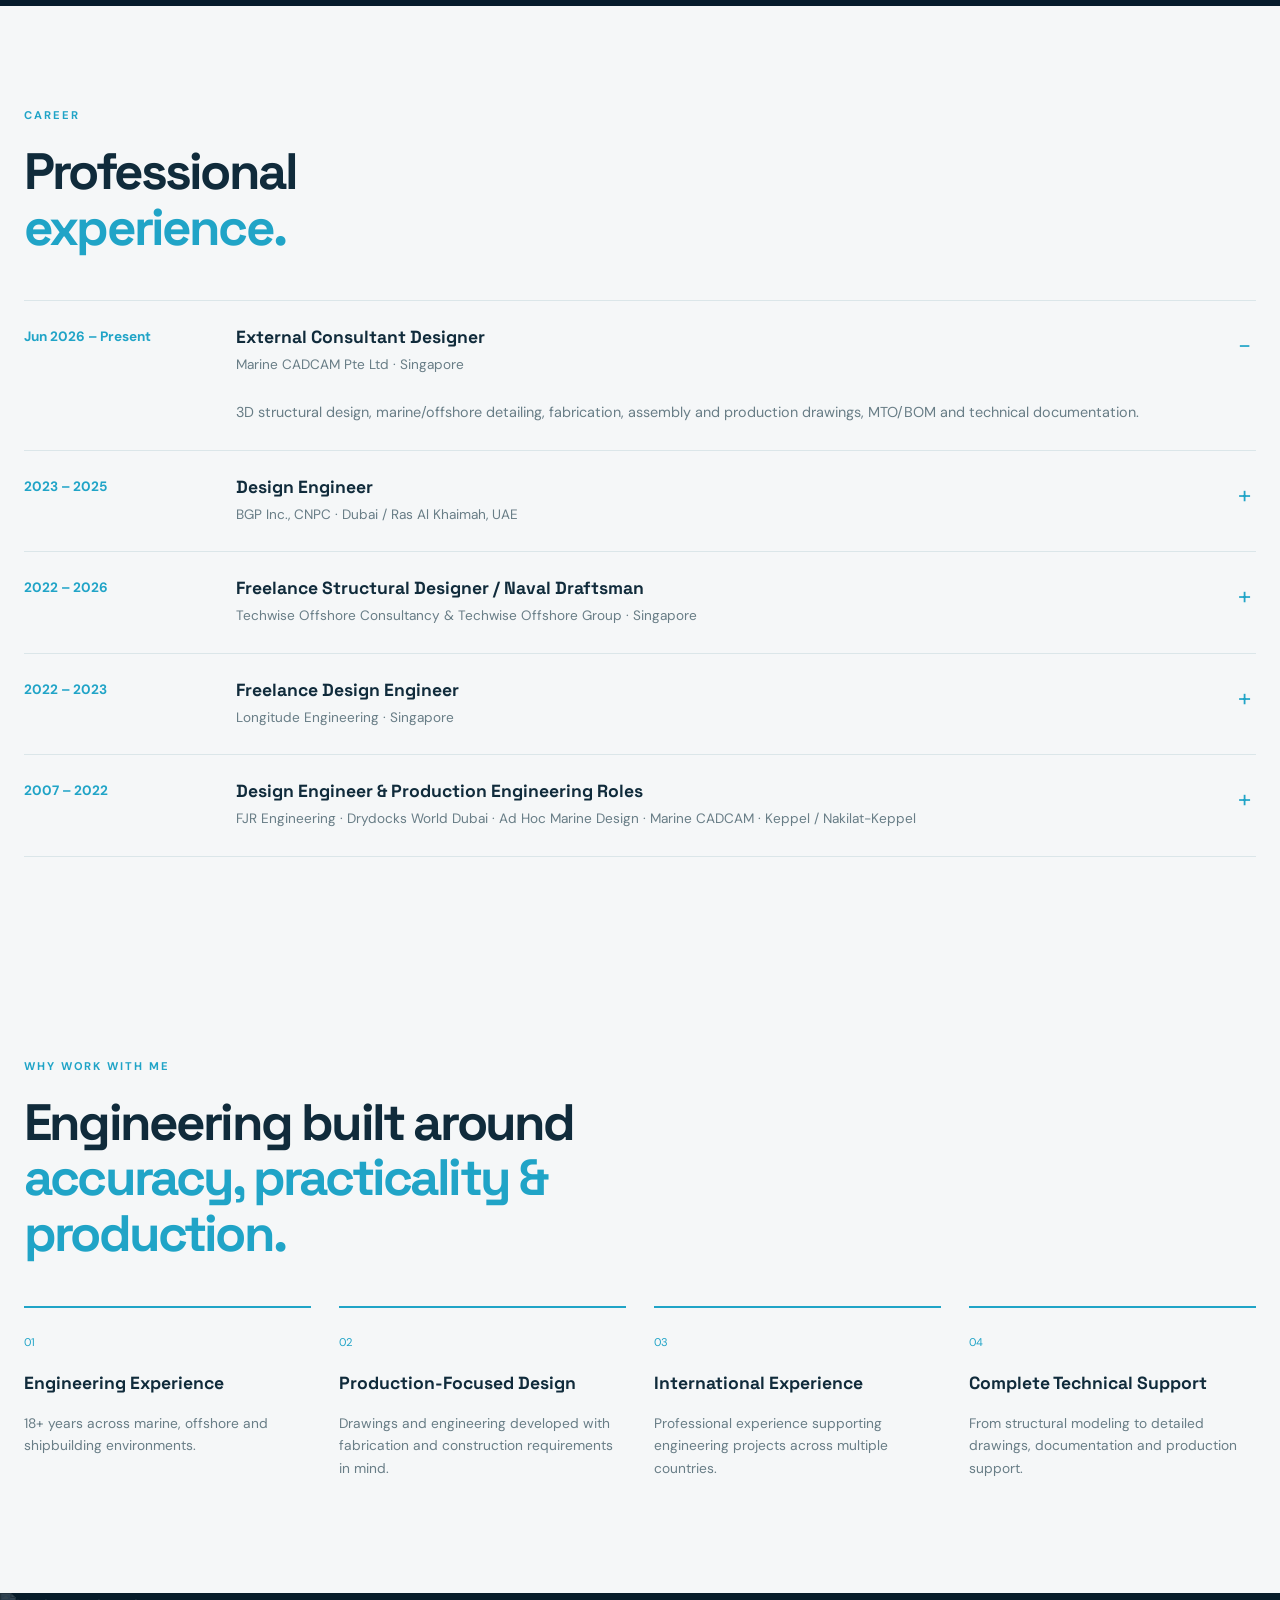
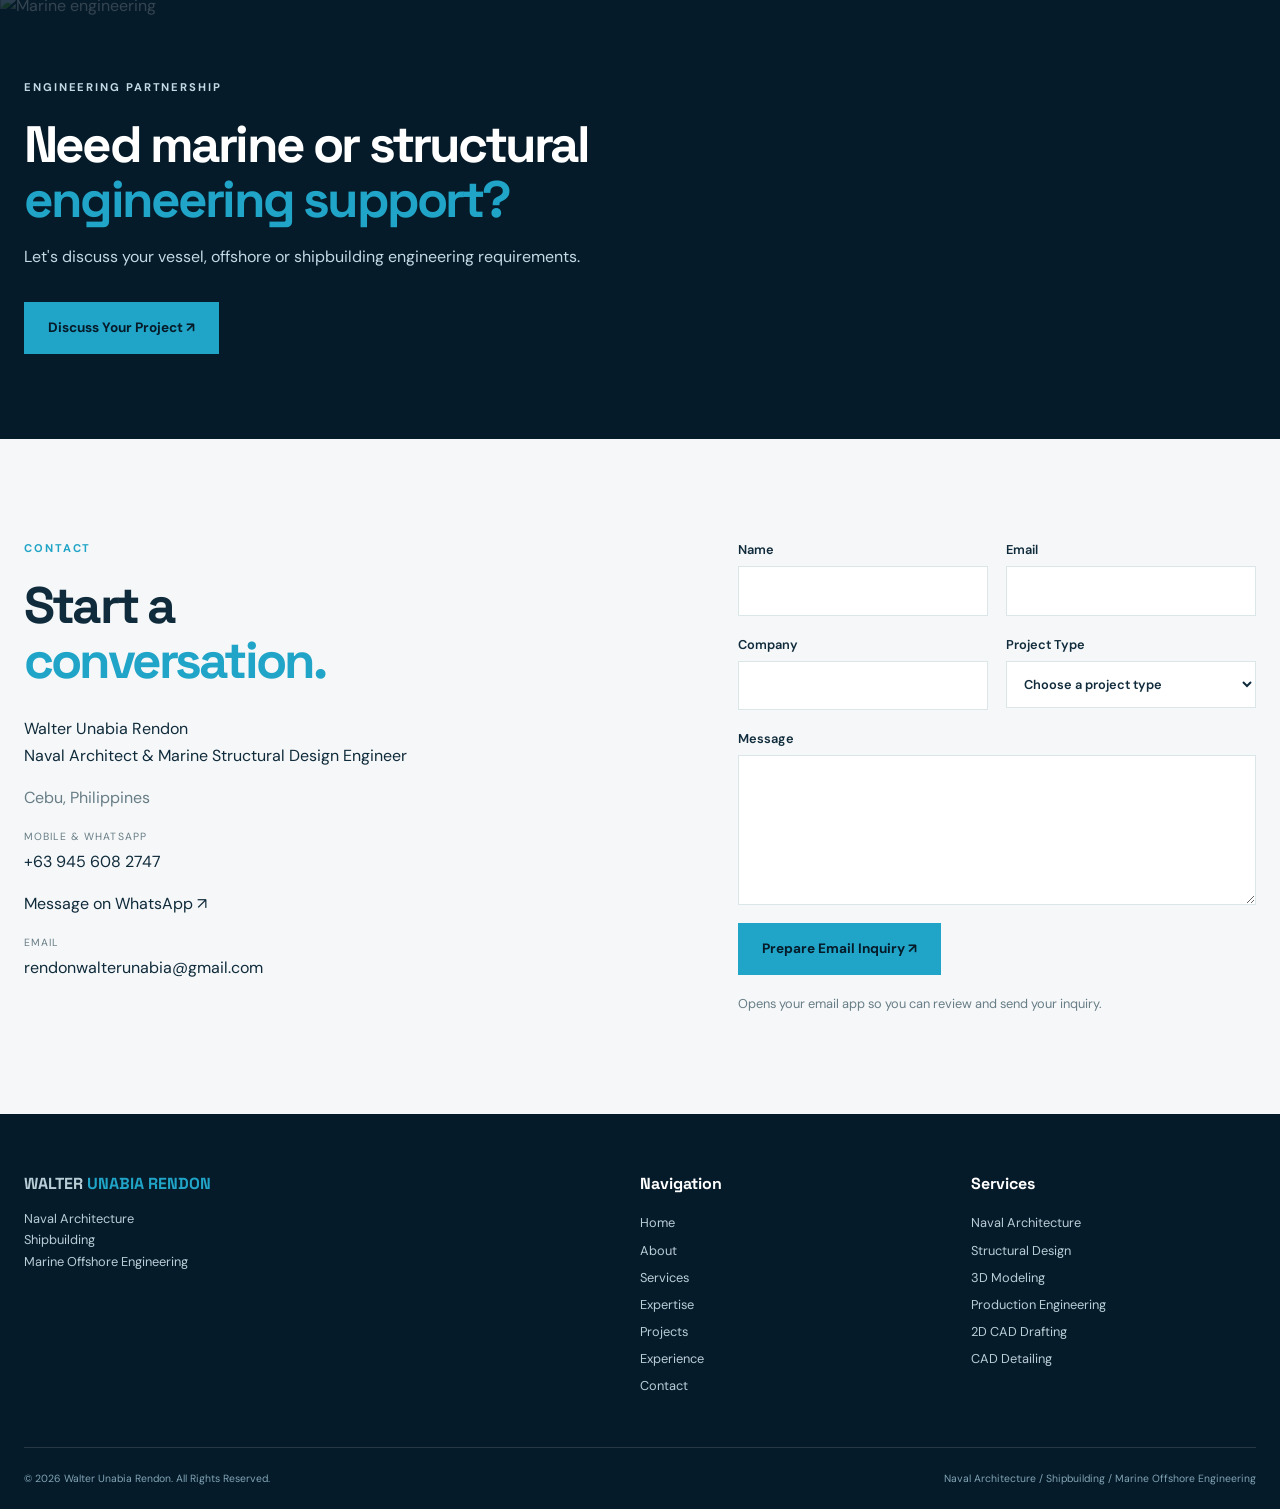
==== commit ea8baecc: "Updating images" ====
--- a/index.html
+++ b/index.html
@@ -16,8 +16,8 @@
       <p class="eyebrow">Selected Work</p>
 
       <h2>
-        Naval architecture, shipbuilding &amp;<br>
-        <em>marine offshore engineering.</em>
+        Naval Architecture, Shipbuilding &amp;<br>
+        <em>Marine Offshore Engineering.</em>
       </h2>
     </div>
 
@@ -45,7 +45,7 @@
       <article class="project-card">
 
         <img
-          src="shipBuilding.jpg"
+          src="marineEngineering.jpg"
           alt="Shipbuilding"
           loading="lazy"
         >
@@ -62,7 +62,7 @@
       <article class="project-card">
 
         <img
-          src="marineEngineering.jpg"
+          src="shipBuilding.jpg"
           alt="Marine Offshore Engineering"
           loading="lazy"
         >
